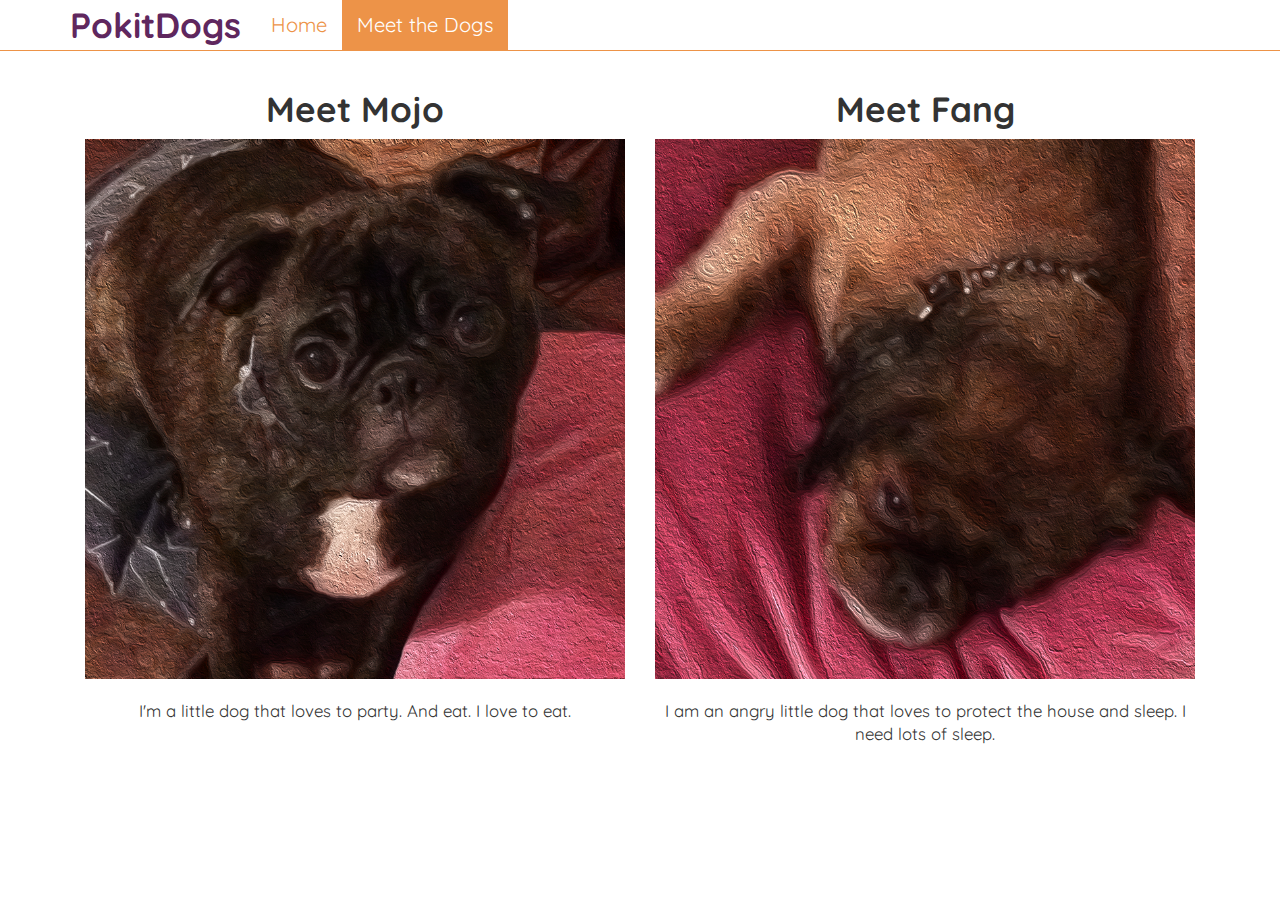
==== converted-html/dogs.html @ f2f4c351 "converted to static html" ====
﻿<!doctype html>
<html lang="en">
    <head>
        <title>Meet the Dogs</title>
        <meta name="viewport" content="width=device-width, initial-scale=1.0">
        <link rel="shortcut icon" type="image/ico" href="/favicon.ico" />
        <link href="/app/css/style.css" rel="stylesheet" type="text/css" media="all" />
        
        
    </head>
    <body>
        <div class="navbar navbar-default navbar-fixed-top">
      <div class="container">
        <div class="navbar-header">
          <button type="button" class="navbar-toggle" data-toggle="collapse" data-target=".navbar-collapse">
            <span class="icon-bar"></span>
            <span class="icon-bar"></span>
            <span class="icon-bar"></span>
          </button>
          <a class="navbar-brand" href="/index">PokitDogs</a>
        </div>
        <div class="navbar-collapse collapse">
          <ul class="nav navbar-nav">
            <li ><a href="/index">Home</a></li>
            <li class="active"><a href="/dogs">Meet the Dogs</a></li>
          </ul>
        </div><!--/.nav-collapse -->

      </div>
    </div>
        <div id="wrapper" class="container">
            
<div class="dogs">
<div class="col-md-6 text-center">
<h1>Meet Mojo</h1>    
   <img src="/assets/img/mojo-jojo.jpg" class="full-width margin-bottom-20" />
    <p>I'm a little dog that loves to party.  And eat.  I love to eat.</p>
</div>
<div class="col-md-6 text-center">
<h1>Meet Fang</h1>    
   <img src="/assets/img/fang.jpg" class="full-width margin-bottom-20" />
   <p>I am an angry little dog that loves to protect the house and sleep.  I need lots of sleep.</p>
</div>
</div>
<div class="col-md-12 padding-bottom-100">&nbsp;</div>

        </div>
        <script src="//ajax.googleapis.com/ajax/libs/jquery/1.10.2/jquery.min.js"></script>
        <script src="/app/js/scripts.js"></script>
        
        


        
    </body>
</html>
---- app/css/style.css ----
@charset "UTF-8";
/**************************************/
/* BTS IMPORT */
/*! normalize.css v3.0.1 | MIT License | git.io/normalize */
@import url(http://fonts.googleapis.com/css?family=Quicksand:300,400,700);
html {
  font-family: sans-serif;
  -ms-text-size-adjust: 100%;
  -webkit-text-size-adjust: 100%; }

body {
  margin: 0; }

article,
aside,
details,
figcaption,
figure,
footer,
header,
hgroup,
main,
nav,
section,
summary {
  display: block; }

audio,
canvas,
progress,
video {
  display: inline-block;
  vertical-align: baseline; }

audio:not([controls]) {
  display: none;
  height: 0; }

[hidden],
template {
  display: none; }

a {
  background: transparent; }

a:active,
a:hover {
  outline: 0; }

abbr[title] {
  border-bottom: 1px dotted; }

b,
strong {
  font-weight: bold; }

dfn {
  font-style: italic; }

h1 {
  font-size: 2em;
  margin: 0.67em 0; }

mark {
  background: #ff0;
  color: #000; }

small {
  font-size: 80%; }

sub,
sup {
  font-size: 75%;
  line-height: 0;
  position: relative;
  vertical-align: baseline; }

sup {
  top: -0.5em; }

sub {
  bottom: -0.25em; }

img {
  border: 0; }

svg:not(:root) {
  overflow: hidden; }

figure {
  margin: 1em 40px; }

hr {
  -moz-box-sizing: content-box;
  box-sizing: content-box;
  height: 0; }

pre {
  overflow: auto; }

code,
kbd,
pre,
samp {
  font-family: monospace, monospace;
  font-size: 1em; }

button,
input,
optgroup,
select,
textarea {
  color: inherit;
  font: inherit;
  margin: 0; }

button {
  overflow: visible; }

button,
select {
  text-transform: none; }

button,
html input[type="button"],
input[type="reset"],
input[type="submit"] {
  -webkit-appearance: button;
  cursor: pointer; }

button[disabled],
html input[disabled] {
  cursor: default; }

button::-moz-focus-inner,
input::-moz-focus-inner {
  border: 0;
  padding: 0; }

input {
  line-height: normal; }

input[type="checkbox"],
input[type="radio"] {
  box-sizing: border-box;
  padding: 0; }

input[type="number"]::-webkit-inner-spin-button,
input[type="number"]::-webkit-outer-spin-button {
  height: auto; }

input[type="search"] {
  -webkit-appearance: textfield;
  -moz-box-sizing: content-box;
  -webkit-box-sizing: content-box;
  box-sizing: content-box; }

input[type="search"]::-webkit-search-cancel-button,
input[type="search"]::-webkit-search-decoration {
  -webkit-appearance: none; }

fieldset {
  border: 1px solid #c0c0c0;
  margin: 0 2px;
  padding: 0.35em 0.625em 0.75em; }

legend {
  border: 0;
  padding: 0; }

textarea {
  overflow: auto; }

optgroup {
  font-weight: bold; }

table {
  border-collapse: collapse;
  border-spacing: 0; }

td,
th {
  padding: 0; }

@media print {
  * {
    text-shadow: none !important;
    color: #000 !important;
    background: transparent !important;
    box-shadow: none !important; }

  a,
  a:visited {
    text-decoration: underline; }

  a[href]:after {
    content: " (" attr(href) ")"; }

  abbr[title]:after {
    content: " (" attr(title) ")"; }

  a[href^="javascript:"]:after,
  a[href^="#"]:after {
    content: ""; }

  pre,
  blockquote {
    border: 1px solid #999;
    page-break-inside: avoid; }

  thead {
    display: table-header-group; }

  tr,
  img {
    page-break-inside: avoid; }

  img {
    max-width: 100% !important; }

  p,
  h2,
  h3 {
    orphans: 3;
    widows: 3; }

  h2,
  h3 {
    page-break-after: avoid; }

  select {
    background: #fff !important; }

  .navbar {
    display: none; }

  .table td,
  .table th {
    background-color: #fff !important; }

  .btn > .caret,
  .dropup > .btn > .caret {
    border-top-color: #000 !important; }

  .label {
    border: 1px solid #000; }

  .table {
    border-collapse: collapse !important; }

  .table-bordered th,
  .table-bordered td {
    border: 1px solid #ddd !important; } }
@font-face {
  font-family: 'Glyphicons Halflings';
  src: url("bootstrap/glyphicons-halflings-regular.eot");
  src: url("bootstrap/glyphicons-halflings-regular.eot?#iefix") format("embedded-opentype"), url("bootstrap/glyphicons-halflings-regular.woff") format("woff"), url("bootstrap/glyphicons-halflings-regular.ttf") format("truetype"), url("bootstrap/glyphicons-halflings-regular.svg#glyphicons_halflingsregular") format("svg"); }
.glyphicon {
  position: relative;
  top: 1px;
  display: inline-block;
  font-family: 'Glyphicons Halflings';
  font-style: normal;
  font-weight: normal;
  line-height: 1;
  -webkit-font-smoothing: antialiased;
  -moz-osx-font-smoothing: grayscale; }

.glyphicon-asterisk:before {
  content: "\2a"; }

.glyphicon-plus:before {
  content: "\2b"; }

.glyphicon-euro:before {
  content: "\20ac"; }

.glyphicon-minus:before {
  content: "\2212"; }

.glyphicon-cloud:before {
  content: "\2601"; }

.glyphicon-envelope:before {
  content: "\2709"; }

.glyphicon-pencil:before {
  content: "\270f"; }

.glyphicon-glass:before {
  content: "\e001"; }

.glyphicon-music:before {
  content: "\e002"; }

.glyphicon-search:before {
  content: "\e003"; }

.glyphicon-heart:before {
  content: "\e005"; }

.glyphicon-star:before {
  content: "\e006"; }

.glyphicon-star-empty:before {
  content: "\e007"; }

.glyphicon-user:before {
  content: "\e008"; }

.glyphicon-film:before {
  content: "\e009"; }

.glyphicon-th-large:before {
  content: "\e010"; }

.glyphicon-th:before {
  content: "\e011"; }

.glyphicon-th-list:before {
  content: "\e012"; }

.glyphicon-ok:before {
  content: "\e013"; }

.glyphicon-remove:before {
  content: "\e014"; }

.glyphicon-zoom-in:before {
  content: "\e015"; }

.glyphicon-zoom-out:before {
  content: "\e016"; }

.glyphicon-off:before {
  content: "\e017"; }

.glyphicon-signal:before {
  content: "\e018"; }

.glyphicon-cog:before {
  content: "\e019"; }

.glyphicon-trash:before {
  content: "\e020"; }

.glyphicon-home:before {
  content: "\e021"; }

.glyphicon-file:before {
  content: "\e022"; }

.glyphicon-time:before {
  content: "\e023"; }

.glyphicon-road:before {
  content: "\e024"; }

.glyphicon-download-alt:before {
  content: "\e025"; }

.glyphicon-download:before {
  content: "\e026"; }

.glyphicon-upload:before {
  content: "\e027"; }

.glyphicon-inbox:before {
  content: "\e028"; }

.glyphicon-play-circle:before {
  content: "\e029"; }

.glyphicon-repeat:before {
  content: "\e030"; }

.glyphicon-refresh:before {
  content: "\e031"; }

.glyphicon-list-alt:before {
  content: "\e032"; }

.glyphicon-lock:before {
  content: "\e033"; }

.glyphicon-flag:before {
  content: "\e034"; }

.glyphicon-headphones:before {
  content: "\e035"; }

.glyphicon-volume-off:before {
  content: "\e036"; }

.glyphicon-volume-down:before {
  content: "\e037"; }

.glyphicon-volume-up:before {
  content: "\e038"; }

.glyphicon-qrcode:before {
  content: "\e039"; }

.glyphicon-barcode:before {
  content: "\e040"; }

.glyphicon-tag:before {
  content: "\e041"; }

.glyphicon-tags:before {
  content: "\e042"; }

.glyphicon-book:before {
  content: "\e043"; }

.glyphicon-bookmark:before {
  content: "\e044"; }

.glyphicon-print:before {
  content: "\e045"; }

.glyphicon-camera:before {
  content: "\e046"; }

.glyphicon-font:before {
  content: "\e047"; }

.glyphicon-bold:before {
  content: "\e048"; }

.glyphicon-italic:before {
  content: "\e049"; }

.glyphicon-text-height:before {
  content: "\e050"; }

.glyphicon-text-width:before {
  content: "\e051"; }

.glyphicon-align-left:before {
  content: "\e052"; }

.glyphicon-align-center:before {
  content: "\e053"; }

.glyphicon-align-right:before {
  content: "\e054"; }

.glyphicon-align-justify:before {
  content: "\e055"; }

.glyphicon-list:before {
  content: "\e056"; }

.glyphicon-indent-left:before {
  content: "\e057"; }

.glyphicon-indent-right:before {
  content: "\e058"; }

.glyphicon-facetime-video:before {
  content: "\e059"; }

.glyphicon-picture:before {
  content: "\e060"; }

.glyphicon-map-marker:before {
  content: "\e062"; }

.glyphicon-adjust:before {
  content: "\e063"; }

.glyphicon-tint:before {
  content: "\e064"; }

.glyphicon-edit:before {
  content: "\e065"; }

.glyphicon-share:before {
  content: "\e066"; }

.glyphicon-check:before {
  content: "\e067"; }

.glyphicon-move:before {
  content: "\e068"; }

.glyphicon-step-backward:before {
  content: "\e069"; }

.glyphicon-fast-backward:before {
  content: "\e070"; }

.glyphicon-backward:before {
  content: "\e071"; }

.glyphicon-play:before {
  content: "\e072"; }

.glyphicon-pause:before {
  content: "\e073"; }

.glyphicon-stop:before {
  content: "\e074"; }

.glyphicon-forward:before {
  content: "\e075"; }

.glyphicon-fast-forward:before {
  content: "\e076"; }

.glyphicon-step-forward:before {
  content: "\e077"; }

.glyphicon-eject:before {
  content: "\e078"; }

.glyphicon-chevron-left:before {
  content: "\e079"; }

.glyphicon-chevron-right:before {
  content: "\e080"; }

.glyphicon-plus-sign:before {
  content: "\e081"; }

.glyphicon-minus-sign:before {
  content: "\e082"; }

.glyphicon-remove-sign:before {
  content: "\e083"; }

.glyphicon-ok-sign:before {
  content: "\e084"; }

.glyphicon-question-sign:before {
  content: "\e085"; }

.glyphicon-info-sign:before {
  content: "\e086"; }

.glyphicon-screenshot:before {
  content: "\e087"; }

.glyphicon-remove-circle:before {
  content: "\e088"; }

.glyphicon-ok-circle:before {
  content: "\e089"; }

.glyphicon-ban-circle:before {
  content: "\e090"; }

.glyphicon-arrow-left:before {
  content: "\e091"; }

.glyphicon-arrow-right:before {
  content: "\e092"; }

.glyphicon-arrow-up:before {
  content: "\e093"; }

.glyphicon-arrow-down:before {
  content: "\e094"; }

.glyphicon-share-alt:before {
  content: "\e095"; }

.glyphicon-resize-full:before {
  content: "\e096"; }

.glyphicon-resize-small:before {
  content: "\e097"; }

.glyphicon-exclamation-sign:before {
  content: "\e101"; }

.glyphicon-gift:before {
  content: "\e102"; }

.glyphicon-leaf:before {
  content: "\e103"; }

.glyphicon-fire:before {
  content: "\e104"; }

.glyphicon-eye-open:before {
  content: "\e105"; }

.glyphicon-eye-close:before {
  content: "\e106"; }

.glyphicon-warning-sign:before {
  content: "\e107"; }

.glyphicon-plane:before {
  content: "\e108"; }

.glyphicon-calendar:before {
  content: "\e109"; }

.glyphicon-random:before {
  content: "\e110"; }

.glyphicon-comment:before {
  content: "\e111"; }

.glyphicon-magnet:before {
  content: "\e112"; }

.glyphicon-chevron-up:before {
  content: "\e113"; }

.glyphicon-chevron-down:before {
  content: "\e114"; }

.glyphicon-retweet:before {
  content: "\e115"; }

.glyphicon-shopping-cart:before {
  content: "\e116"; }

.glyphicon-folder-close:before {
  content: "\e117"; }

.glyphicon-folder-open:before {
  content: "\e118"; }

.glyphicon-resize-vertical:before {
  content: "\e119"; }

.glyphicon-resize-horizontal:before {
  content: "\e120"; }

.glyphicon-hdd:before {
  content: "\e121"; }

.glyphicon-bullhorn:before {
  content: "\e122"; }

.glyphicon-bell:before {
  content: "\e123"; }

.glyphicon-certificate:before {
  content: "\e124"; }

.glyphicon-thumbs-up:before {
  content: "\e125"; }

.glyphicon-thumbs-down:before {
  content: "\e126"; }

.glyphicon-hand-right:before {
  content: "\e127"; }

.glyphicon-hand-left:before {
  content: "\e128"; }

.glyphicon-hand-up:before {
  content: "\e129"; }

.glyphicon-hand-down:before {
  content: "\e130"; }

.glyphicon-circle-arrow-right:before {
  content: "\e131"; }

.glyphicon-circle-arrow-left:before {
  content: "\e132"; }

.glyphicon-circle-arrow-up:before {
  content: "\e133"; }

.glyphicon-circle-arrow-down:before {
  content: "\e134"; }

.glyphicon-globe:before {
  content: "\e135"; }

.glyphicon-wrench:before {
  content: "\e136"; }

.glyphicon-tasks:before {
  content: "\e137"; }

.glyphicon-filter:before {
  content: "\e138"; }

.glyphicon-briefcase:before {
  content: "\e139"; }

.glyphicon-fullscreen:before {
  content: "\e140"; }

.glyphicon-dashboard:before {
  content: "\e141"; }

.glyphicon-paperclip:before {
  content: "\e142"; }

.glyphicon-heart-empty:before {
  content: "\e143"; }

.glyphicon-link:before {
  content: "\e144"; }

.glyphicon-phone:before {
  content: "\e145"; }

.glyphicon-pushpin:before {
  content: "\e146"; }

.glyphicon-usd:before {
  content: "\e148"; }

.glyphicon-gbp:before {
  content: "\e149"; }

.glyphicon-sort:before {
  content: "\e150"; }

.glyphicon-sort-by-alphabet:before {
  content: "\e151"; }

.glyphicon-sort-by-alphabet-alt:before {
  content: "\e152"; }

.glyphicon-sort-by-order:before {
  content: "\e153"; }

.glyphicon-sort-by-order-alt:before {
  content: "\e154"; }

.glyphicon-sort-by-attributes:before {
  content: "\e155"; }

.glyphicon-sort-by-attributes-alt:before {
  content: "\e156"; }

.glyphicon-unchecked:before {
  content: "\e157"; }

.glyphicon-expand:before {
  content: "\e158"; }

.glyphicon-collapse-down:before {
  content: "\e159"; }

.glyphicon-collapse-up:before {
  content: "\e160"; }

.glyphicon-log-in:before {
  content: "\e161"; }

.glyphicon-flash:before {
  content: "\e162"; }

.glyphicon-log-out:before {
  content: "\e163"; }

.glyphicon-new-window:before {
  content: "\e164"; }

.glyphicon-record:before {
  content: "\e165"; }

.glyphicon-save:before {
  content: "\e166"; }

.glyphicon-open:before {
  content: "\e167"; }

.glyphicon-saved:before {
  content: "\e168"; }

.glyphicon-import:before {
  content: "\e169"; }

.glyphicon-export:before {
  content: "\e170"; }

.glyphicon-send:before {
  content: "\e171"; }

.glyphicon-floppy-disk:before {
  content: "\e172"; }

.glyphicon-floppy-saved:before {
  content: "\e173"; }

.glyphicon-floppy-remove:before {
  content: "\e174"; }

.glyphicon-floppy-save:before {
  content: "\e175"; }

.glyphicon-floppy-open:before {
  content: "\e176"; }

.glyphicon-credit-card:before {
  content: "\e177"; }

.glyphicon-transfer:before {
  content: "\e178"; }

.glyphicon-cutlery:before {
  content: "\e179"; }

.glyphicon-header:before {
  content: "\e180"; }

.glyphicon-compressed:before {
  content: "\e181"; }

.glyphicon-earphone:before {
  content: "\e182"; }

.glyphicon-phone-alt:before {
  content: "\e183"; }

.glyphicon-tower:before {
  content: "\e184"; }

.glyphicon-stats:before {
  content: "\e185"; }

.glyphicon-sd-video:before {
  content: "\e186"; }

.glyphicon-hd-video:before {
  content: "\e187"; }

.glyphicon-subtitles:before {
  content: "\e188"; }

.glyphicon-sound-stereo:before {
  content: "\e189"; }

.glyphicon-sound-dolby:before {
  content: "\e190"; }

.glyphicon-sound-5-1:before {
  content: "\e191"; }

.glyphicon-sound-6-1:before {
  content: "\e192"; }

.glyphicon-sound-7-1:before {
  content: "\e193"; }

.glyphicon-copyright-mark:before {
  content: "\e194"; }

.glyphicon-registration-mark:before {
  content: "\e195"; }

.glyphicon-cloud-download:before {
  content: "\e197"; }

.glyphicon-cloud-upload:before {
  content: "\e198"; }

.glyphicon-tree-conifer:before {
  content: "\e199"; }

.glyphicon-tree-deciduous:before {
  content: "\e200"; }

* {
  -webkit-box-sizing: border-box;
  -moz-box-sizing: border-box;
  box-sizing: border-box; }

*:before,
*:after {
  -webkit-box-sizing: border-box;
  -moz-box-sizing: border-box;
  box-sizing: border-box; }

html {
  font-size: 10px;
  -webkit-tap-highlight-color: transparent; }

body {
  font-family: "Helvetica Neue", Helvetica, Arial, sans-serif;
  font-size: 14px;
  line-height: 1.42857;
  color: #333333;
  background-color: #fff; }

input,
button,
select,
textarea {
  font-family: inherit;
  font-size: inherit;
  line-height: inherit; }

a {
  color: #428bca;
  text-decoration: none; }
  a:hover, a:focus {
    color: #2a6496;
    text-decoration: underline; }
  a:focus {
    outline: thin dotted;
    outline: 5px auto -webkit-focus-ring-color;
    outline-offset: -2px; }

figure {
  margin: 0; }

img {
  vertical-align: middle; }

.img-responsive {
  display: block;
  width: 100% \9;
  max-width: 100%;
  height: auto; }

.img-rounded {
  border-radius: 6px; }

.img-thumbnail {
  padding: 4px;
  line-height: 1.42857;
  background-color: #fff;
  border: 1px solid #ddd;
  border-radius: 4px;
  -webkit-transition: all 0.2s ease-in-out;
  -o-transition: all 0.2s ease-in-out;
  transition: all 0.2s ease-in-out;
  display: inline-block;
  width: 100% \9;
  max-width: 100%;
  height: auto; }

.img-circle {
  border-radius: 50%; }

hr {
  margin-top: 20px;
  margin-bottom: 20px;
  border: 0;
  border-top: 1px solid #eeeeee; }

.sr-only {
  position: absolute;
  width: 1px;
  height: 1px;
  margin: -1px;
  padding: 0;
  overflow: hidden;
  clip: rect(0, 0, 0, 0);
  border: 0; }

.sr-only-focusable:active, .sr-only-focusable:focus {
  position: static;
  width: auto;
  height: auto;
  margin: 0;
  overflow: visible;
  clip: auto; }

h1, h2, h3, h4, h5, h6,
.h1, .h2, .h3, .h4, .h5, .h6 {
  font-family: inherit;
  font-weight: 500;
  line-height: 1.1;
  color: inherit; }
  h1 small,
  h1 .small, h2 small,
  h2 .small, h3 small,
  h3 .small, h4 small,
  h4 .small, h5 small,
  h5 .small, h6 small,
  h6 .small,
  .h1 small,
  .h1 .small, .h2 small,
  .h2 .small, .h3 small,
  .h3 .small, .h4 small,
  .h4 .small, .h5 small,
  .h5 .small, .h6 small,
  .h6 .small {
    font-weight: normal;
    line-height: 1;
    color: #777777; }

h1, .h1,
h2, .h2,
h3, .h3 {
  margin-top: 20px;
  margin-bottom: 10px; }
  h1 small,
  h1 .small, .h1 small,
  .h1 .small,
  h2 small,
  h2 .small, .h2 small,
  .h2 .small,
  h3 small,
  h3 .small, .h3 small,
  .h3 .small {
    font-size: 65%; }

h4, .h4,
h5, .h5,
h6, .h6 {
  margin-top: 10px;
  margin-bottom: 10px; }
  h4 small,
  h4 .small, .h4 small,
  .h4 .small,
  h5 small,
  h5 .small, .h5 small,
  .h5 .small,
  h6 small,
  h6 .small, .h6 small,
  .h6 .small {
    font-size: 75%; }

h1, .h1 {
  font-size: 36px; }

h2, .h2 {
  font-size: 30px; }

h3, .h3 {
  font-size: 24px; }

h4, .h4 {
  font-size: 18px; }

h5, .h5 {
  font-size: 14px; }

h6, .h6 {
  font-size: 12px; }

p {
  margin: 0 0 10px; }

.lead {
  margin-bottom: 20px;
  font-size: 16px;
  font-weight: 300;
  line-height: 1.4; }
  @media (min-width: 768px) {
    .lead {
      font-size: 21px; } }

small,
.small {
  font-size: 85%; }

cite {
  font-style: normal; }

mark,
.mark {
  background-color: #fcf8e3;
  padding: .2em; }

.text-left {
  text-align: left; }

.text-right {
  text-align: right; }

.text-center {
  text-align: center; }

.text-justify {
  text-align: justify; }

.text-nowrap {
  white-space: nowrap; }

.text-lowercase {
  text-transform: lowercase; }

.text-uppercase {
  text-transform: uppercase; }

.text-capitalize {
  text-transform: capitalize; }

.text-muted {
  color: #777777; }

.text-primary {
  color: #428bca; }

a.text-primary:hover {
  color: #3071a9; }

.text-success {
  color: #3c763d; }

a.text-success:hover {
  color: #2b542c; }

.text-info {
  color: #31708f; }

a.text-info:hover {
  color: #245269; }

.text-warning {
  color: #8a6d3b; }

a.text-warning:hover {
  color: #66512c; }

.text-danger {
  color: #a94442; }

a.text-danger:hover {
  color: #843534; }

.bg-primary {
  color: #fff; }

.bg-primary {
  background-color: #428bca; }

a.bg-primary:hover {
  background-color: #3071a9; }

.bg-success {
  background-color: #dff0d8; }

a.bg-success:hover {
  background-color: #c1e2b3; }

.bg-info {
  background-color: #d9edf7; }

a.bg-info:hover {
  background-color: #afd9ee; }

.bg-warning {
  background-color: #fcf8e3; }

a.bg-warning:hover {
  background-color: #f7ecb5; }

.bg-danger {
  background-color: #f2dede; }

a.bg-danger:hover {
  background-color: #e4b9b9; }

.page-header {
  padding-bottom: 9px;
  margin: 40px 0 20px;
  border-bottom: 1px solid #eeeeee; }

ul,
ol {
  margin-top: 0;
  margin-bottom: 10px; }
  ul ul,
  ul ol,
  ol ul,
  ol ol {
    margin-bottom: 0; }

.list-unstyled, .list-inline {
  padding-left: 0;
  list-style: none; }

.list-inline {
  margin-left: -5px; }
  .list-inline > li {
    display: inline-block;
    padding-left: 5px;
    padding-right: 5px; }

dl {
  margin-top: 0;
  margin-bottom: 20px; }

dt,
dd {
  line-height: 1.42857; }

dt {
  font-weight: bold; }

dd {
  margin-left: 0; }

.dl-horizontal dd:before, .dl-horizontal dd:after {
  content: " ";
  display: table; }
.dl-horizontal dd:after {
  clear: both; }
@media (min-width: 768px) {
  .dl-horizontal dt {
    float: left;
    width: 160px;
    clear: left;
    text-align: right;
    overflow: hidden;
    text-overflow: ellipsis;
    white-space: nowrap; }
  .dl-horizontal dd {
    margin-left: 180px; } }

abbr[title],
abbr[data-original-title] {
  cursor: help;
  border-bottom: 1px dotted #777777; }

.initialism {
  font-size: 90%;
  text-transform: uppercase; }

blockquote {
  padding: 10px 20px;
  margin: 0 0 20px;
  font-size: 17.5px;
  border-left: 5px solid #eeeeee; }
  blockquote p:last-child,
  blockquote ul:last-child,
  blockquote ol:last-child {
    margin-bottom: 0; }
  blockquote footer,
  blockquote small,
  blockquote .small {
    display: block;
    font-size: 80%;
    line-height: 1.42857;
    color: #777777; }
    blockquote footer:before,
    blockquote small:before,
    blockquote .small:before {
      content: '\2014 \00A0'; }

.blockquote-reverse,
blockquote.pull-right {
  padding-right: 15px;
  padding-left: 0;
  border-right: 5px solid #eeeeee;
  border-left: 0;
  text-align: right; }
  .blockquote-reverse footer:before,
  .blockquote-reverse small:before,
  .blockquote-reverse .small:before,
  blockquote.pull-right footer:before,
  blockquote.pull-right small:before,
  blockquote.pull-right .small:before {
    content: ''; }
  .blockquote-reverse footer:after,
  .blockquote-reverse small:after,
  .blockquote-reverse .small:after,
  blockquote.pull-right footer:after,
  blockquote.pull-right small:after,
  blockquote.pull-right .small:after {
    content: '\00A0 \2014'; }

blockquote:before,
blockquote:after {
  content: ""; }

address {
  margin-bottom: 20px;
  font-style: normal;
  line-height: 1.42857; }

code,
kbd,
pre,
samp {
  font-family: Menlo, Monaco, Consolas, "Courier New", monospace; }

code {
  padding: 2px 4px;
  font-size: 90%;
  color: #c7254e;
  background-color: #f9f2f4;
  border-radius: 4px; }

kbd {
  padding: 2px 4px;
  font-size: 90%;
  color: #fff;
  background-color: #333;
  border-radius: 3px;
  box-shadow: inset 0 -1px 0 rgba(0, 0, 0, 0.25); }
  kbd kbd {
    padding: 0;
    font-size: 100%;
    box-shadow: none; }

pre {
  display: block;
  padding: 9.5px;
  margin: 0 0 10px;
  font-size: 13px;
  line-height: 1.42857;
  word-break: break-all;
  word-wrap: break-word;
  color: #333333;
  background-color: #f5f5f5;
  border: 1px solid #ccc;
  border-radius: 4px; }
  pre code {
    padding: 0;
    font-size: inherit;
    color: inherit;
    white-space: pre-wrap;
    background-color: transparent;
    border-radius: 0; }

.pre-scrollable {
  max-height: 340px;
  overflow-y: scroll; }

.container {
  margin-right: auto;
  margin-left: auto;
  padding-left: 15px;
  padding-right: 15px; }
  .container:before, .container:after {
    content: " ";
    display: table; }
  .container:after {
    clear: both; }
  @media (min-width: 768px) {
    .container {
      width: 750px; } }
  @media (min-width: 992px) {
    .container {
      width: 970px; } }
  @media (min-width: 1200px) {
    .container {
      width: 1170px; } }

.container-fluid {
  margin-right: auto;
  margin-left: auto;
  padding-left: 15px;
  padding-right: 15px; }
  .container-fluid:before, .container-fluid:after {
    content: " ";
    display: table; }
  .container-fluid:after {
    clear: both; }

.row {
  margin-left: -15px;
  margin-right: -15px; }
  .row:before, .row:after {
    content: " ";
    display: table; }
  .row:after {
    clear: both; }

.col-xs-1, .col-sm-1, .col-md-1, .col-lg-1, .col-xs-2, .col-sm-2, .col-md-2, .col-lg-2, .col-xs-3, .col-sm-3, .col-md-3, .col-lg-3, .col-xs-4, .col-sm-4, .col-md-4, .col-lg-4, .col-xs-5, .col-sm-5, .col-md-5, .col-lg-5, .col-xs-6, .col-sm-6, .col-md-6, .col-lg-6, .col-xs-7, .col-sm-7, .col-md-7, .col-lg-7, .col-xs-8, .col-sm-8, .col-md-8, .col-lg-8, .col-xs-9, .col-sm-9, .col-md-9, .col-lg-9, .col-xs-10, .col-sm-10, .col-md-10, .col-lg-10, .col-xs-11, .col-sm-11, .col-md-11, .col-lg-11, .col-xs-12, .col-sm-12, .col-md-12, .col-lg-12 {
  position: relative;
  min-height: 1px;
  padding-left: 15px;
  padding-right: 15px; }

.col-xs-1, .col-xs-2, .col-xs-3, .col-xs-4, .col-xs-5, .col-xs-6, .col-xs-7, .col-xs-8, .col-xs-9, .col-xs-10, .col-xs-11, .col-xs-12 {
  float: left; }

.col-xs-1 {
  width: 8.33333%; }

.col-xs-2 {
  width: 16.66667%; }

.col-xs-3 {
  width: 25%; }

.col-xs-4 {
  width: 33.33333%; }

.col-xs-5 {
  width: 41.66667%; }

.col-xs-6 {
  width: 50%; }

.col-xs-7 {
  width: 58.33333%; }

.col-xs-8 {
  width: 66.66667%; }

.col-xs-9 {
  width: 75%; }

.col-xs-10 {
  width: 83.33333%; }

.col-xs-11 {
  width: 91.66667%; }

.col-xs-12 {
  width: 100%; }

.col-xs-pull-0 {
  right: auto; }

.col-xs-pull-1 {
  right: 8.33333%; }

.col-xs-pull-2 {
  right: 16.66667%; }

.col-xs-pull-3 {
  right: 25%; }

.col-xs-pull-4 {
  right: 33.33333%; }

.col-xs-pull-5 {
  right: 41.66667%; }

.col-xs-pull-6 {
  right: 50%; }

.col-xs-pull-7 {
  right: 58.33333%; }

.col-xs-pull-8 {
  right: 66.66667%; }

.col-xs-pull-9 {
  right: 75%; }

.col-xs-pull-10 {
  right: 83.33333%; }

.col-xs-pull-11 {
  right: 91.66667%; }

.col-xs-pull-12 {
  right: 100%; }

.col-xs-push-0 {
  left: auto; }

.col-xs-push-1 {
  left: 8.33333%; }

.col-xs-push-2 {
  left: 16.66667%; }

.col-xs-push-3 {
  left: 25%; }

.col-xs-push-4 {
  left: 33.33333%; }

.col-xs-push-5 {
  left: 41.66667%; }

.col-xs-push-6 {
  left: 50%; }

.col-xs-push-7 {
  left: 58.33333%; }

.col-xs-push-8 {
  left: 66.66667%; }

.col-xs-push-9 {
  left: 75%; }

.col-xs-push-10 {
  left: 83.33333%; }

.col-xs-push-11 {
  left: 91.66667%; }

.col-xs-push-12 {
  left: 100%; }

.col-xs-offset-0 {
  margin-left: 0%; }

.col-xs-offset-1 {
  margin-left: 8.33333%; }

.col-xs-offset-2 {
  margin-left: 16.66667%; }

.col-xs-offset-3 {
  margin-left: 25%; }

.col-xs-offset-4 {
  margin-left: 33.33333%; }

.col-xs-offset-5 {
  margin-left: 41.66667%; }

.col-xs-offset-6 {
  margin-left: 50%; }

.col-xs-offset-7 {
  margin-left: 58.33333%; }

.col-xs-offset-8 {
  margin-left: 66.66667%; }

.col-xs-offset-9 {
  margin-left: 75%; }

.col-xs-offset-10 {
  margin-left: 83.33333%; }

.col-xs-offset-11 {
  margin-left: 91.66667%; }

.col-xs-offset-12 {
  margin-left: 100%; }

@media (min-width: 768px) {
  .col-sm-1, .col-sm-2, .col-sm-3, .col-sm-4, .col-sm-5, .col-sm-6, .col-sm-7, .col-sm-8, .col-sm-9, .col-sm-10, .col-sm-11, .col-sm-12 {
    float: left; }

  .col-sm-1 {
    width: 8.33333%; }

  .col-sm-2 {
    width: 16.66667%; }

  .col-sm-3 {
    width: 25%; }

  .col-sm-4 {
    width: 33.33333%; }

  .col-sm-5 {
    width: 41.66667%; }

  .col-sm-6 {
    width: 50%; }

  .col-sm-7 {
    width: 58.33333%; }

  .col-sm-8 {
    width: 66.66667%; }

  .col-sm-9 {
    width: 75%; }

  .col-sm-10 {
    width: 83.33333%; }

  .col-sm-11 {
    width: 91.66667%; }

  .col-sm-12 {
    width: 100%; }

  .col-sm-pull-0 {
    right: auto; }

  .col-sm-pull-1 {
    right: 8.33333%; }

  .col-sm-pull-2 {
    right: 16.66667%; }

  .col-sm-pull-3 {
    right: 25%; }

  .col-sm-pull-4 {
    right: 33.33333%; }

  .col-sm-pull-5 {
    right: 41.66667%; }

  .col-sm-pull-6 {
    right: 50%; }

  .col-sm-pull-7 {
    right: 58.33333%; }

  .col-sm-pull-8 {
    right: 66.66667%; }

  .col-sm-pull-9 {
    right: 75%; }

  .col-sm-pull-10 {
    right: 83.33333%; }

  .col-sm-pull-11 {
    right: 91.66667%; }

  .col-sm-pull-12 {
    right: 100%; }

  .col-sm-push-0 {
    left: auto; }

  .col-sm-push-1 {
    left: 8.33333%; }

  .col-sm-push-2 {
    left: 16.66667%; }

  .col-sm-push-3 {
    left: 25%; }

  .col-sm-push-4 {
    left: 33.33333%; }

  .col-sm-push-5 {
    left: 41.66667%; }

  .col-sm-push-6 {
    left: 50%; }

  .col-sm-push-7 {
    left: 58.33333%; }

  .col-sm-push-8 {
    left: 66.66667%; }

  .col-sm-push-9 {
    left: 75%; }

  .col-sm-push-10 {
    left: 83.33333%; }

  .col-sm-push-11 {
    left: 91.66667%; }

  .col-sm-push-12 {
    left: 100%; }

  .col-sm-offset-0 {
    margin-left: 0%; }

  .col-sm-offset-1 {
    margin-left: 8.33333%; }

  .col-sm-offset-2 {
    margin-left: 16.66667%; }

  .col-sm-offset-3 {
    margin-left: 25%; }

  .col-sm-offset-4 {
    margin-left: 33.33333%; }

  .col-sm-offset-5 {
    margin-left: 41.66667%; }

  .col-sm-offset-6 {
    margin-left: 50%; }

  .col-sm-offset-7 {
    margin-left: 58.33333%; }

  .col-sm-offset-8 {
    margin-left: 66.66667%; }

  .col-sm-offset-9 {
    margin-left: 75%; }

  .col-sm-offset-10 {
    margin-left: 83.33333%; }

  .col-sm-offset-11 {
    margin-left: 91.66667%; }

  .col-sm-offset-12 {
    margin-left: 100%; } }
@media (min-width: 992px) {
  .col-md-1, .col-md-2, .col-md-3, .col-md-4, .col-md-5, .col-md-6, .col-md-7, .col-md-8, .col-md-9, .col-md-10, .col-md-11, .col-md-12 {
    float: left; }

  .col-md-1 {
    width: 8.33333%; }

  .col-md-2 {
    width: 16.66667%; }

  .col-md-3 {
    width: 25%; }

  .col-md-4 {
    width: 33.33333%; }

  .col-md-5 {
    width: 41.66667%; }

  .col-md-6 {
    width: 50%; }

  .col-md-7 {
    width: 58.33333%; }

  .col-md-8 {
    width: 66.66667%; }

  .col-md-9 {
    width: 75%; }

  .col-md-10 {
    width: 83.33333%; }

  .col-md-11 {
    width: 91.66667%; }

  .col-md-12 {
    width: 100%; }

  .col-md-pull-0 {
    right: auto; }

  .col-md-pull-1 {
    right: 8.33333%; }

  .col-md-pull-2 {
    right: 16.66667%; }

  .col-md-pull-3 {
    right: 25%; }

  .col-md-pull-4 {
    right: 33.33333%; }

  .col-md-pull-5 {
    right: 41.66667%; }

  .col-md-pull-6 {
    right: 50%; }

  .col-md-pull-7 {
    right: 58.33333%; }

  .col-md-pull-8 {
    right: 66.66667%; }

  .col-md-pull-9 {
    right: 75%; }

  .col-md-pull-10 {
    right: 83.33333%; }

  .col-md-pull-11 {
    right: 91.66667%; }

  .col-md-pull-12 {
    right: 100%; }

  .col-md-push-0 {
    left: auto; }

  .col-md-push-1 {
    left: 8.33333%; }

  .col-md-push-2 {
    left: 16.66667%; }

  .col-md-push-3 {
    left: 25%; }

  .col-md-push-4 {
    left: 33.33333%; }

  .col-md-push-5 {
    left: 41.66667%; }

  .col-md-push-6 {
    left: 50%; }

  .col-md-push-7 {
    left: 58.33333%; }

  .col-md-push-8 {
    left: 66.66667%; }

  .col-md-push-9 {
    left: 75%; }

  .col-md-push-10 {
    left: 83.33333%; }

  .col-md-push-11 {
    left: 91.66667%; }

  .col-md-push-12 {
    left: 100%; }

  .col-md-offset-0 {
    margin-left: 0%; }

  .col-md-offset-1 {
    margin-left: 8.33333%; }

  .col-md-offset-2 {
    margin-left: 16.66667%; }

  .col-md-offset-3 {
    margin-left: 25%; }

  .col-md-offset-4 {
    margin-left: 33.33333%; }

  .col-md-offset-5 {
    margin-left: 41.66667%; }

  .col-md-offset-6 {
    margin-left: 50%; }

  .col-md-offset-7 {
    margin-left: 58.33333%; }

  .col-md-offset-8 {
    margin-left: 66.66667%; }

  .col-md-offset-9 {
    margin-left: 75%; }

  .col-md-offset-10 {
    margin-left: 83.33333%; }

  .col-md-offset-11 {
    margin-left: 91.66667%; }

  .col-md-offset-12 {
    margin-left: 100%; } }
@media (min-width: 1200px) {
  .col-lg-1, .col-lg-2, .col-lg-3, .col-lg-4, .col-lg-5, .col-lg-6, .col-lg-7, .col-lg-8, .col-lg-9, .col-lg-10, .col-lg-11, .col-lg-12 {
    float: left; }

  .col-lg-1 {
    width: 8.33333%; }

  .col-lg-2 {
    width: 16.66667%; }

  .col-lg-3 {
    width: 25%; }

  .col-lg-4 {
    width: 33.33333%; }

  .col-lg-5 {
    width: 41.66667%; }

  .col-lg-6 {
    width: 50%; }

  .col-lg-7 {
    width: 58.33333%; }

  .col-lg-8 {
    width: 66.66667%; }

  .col-lg-9 {
    width: 75%; }

  .col-lg-10 {
    width: 83.33333%; }

  .col-lg-11 {
    width: 91.66667%; }

  .col-lg-12 {
    width: 100%; }

  .col-lg-pull-0 {
    right: auto; }

  .col-lg-pull-1 {
    right: 8.33333%; }

  .col-lg-pull-2 {
    right: 16.66667%; }

  .col-lg-pull-3 {
    right: 25%; }

  .col-lg-pull-4 {
    right: 33.33333%; }

  .col-lg-pull-5 {
    right: 41.66667%; }

  .col-lg-pull-6 {
    right: 50%; }

  .col-lg-pull-7 {
    right: 58.33333%; }

  .col-lg-pull-8 {
    right: 66.66667%; }

  .col-lg-pull-9 {
    right: 75%; }

  .col-lg-pull-10 {
    right: 83.33333%; }

  .col-lg-pull-11 {
    right: 91.66667%; }

  .col-lg-pull-12 {
    right: 100%; }

  .col-lg-push-0 {
    left: auto; }

  .col-lg-push-1 {
    left: 8.33333%; }

  .col-lg-push-2 {
    left: 16.66667%; }

  .col-lg-push-3 {
    left: 25%; }

  .col-lg-push-4 {
    left: 33.33333%; }

  .col-lg-push-5 {
    left: 41.66667%; }

  .col-lg-push-6 {
    left: 50%; }

  .col-lg-push-7 {
    left: 58.33333%; }

  .col-lg-push-8 {
    left: 66.66667%; }

  .col-lg-push-9 {
    left: 75%; }

  .col-lg-push-10 {
    left: 83.33333%; }

  .col-lg-push-11 {
    left: 91.66667%; }

  .col-lg-push-12 {
    left: 100%; }

  .col-lg-offset-0 {
    margin-left: 0%; }

  .col-lg-offset-1 {
    margin-left: 8.33333%; }

  .col-lg-offset-2 {
    margin-left: 16.66667%; }

  .col-lg-offset-3 {
    margin-left: 25%; }

  .col-lg-offset-4 {
    margin-left: 33.33333%; }

  .col-lg-offset-5 {
    margin-left: 41.66667%; }

  .col-lg-offset-6 {
    margin-left: 50%; }

  .col-lg-offset-7 {
    margin-left: 58.33333%; }

  .col-lg-offset-8 {
    margin-left: 66.66667%; }

  .col-lg-offset-9 {
    margin-left: 75%; }

  .col-lg-offset-10 {
    margin-left: 83.33333%; }

  .col-lg-offset-11 {
    margin-left: 91.66667%; }

  .col-lg-offset-12 {
    margin-left: 100%; } }
table {
  background-color: transparent; }

th {
  text-align: left; }

.table {
  width: 100%;
  max-width: 100%;
  margin-bottom: 20px; }
  .table > thead > tr > th,
  .table > thead > tr > td,
  .table > tbody > tr > th,
  .table > tbody > tr > td,
  .table > tfoot > tr > th,
  .table > tfoot > tr > td {
    padding: 8px;
    line-height: 1.42857;
    vertical-align: top;
    border-top: 1px solid #ddd; }
  .table > thead > tr > th {
    vertical-align: bottom;
    border-bottom: 2px solid #ddd; }
  .table > caption + thead > tr:first-child > th,
  .table > caption + thead > tr:first-child > td,
  .table > colgroup + thead > tr:first-child > th,
  .table > colgroup + thead > tr:first-child > td,
  .table > thead:first-child > tr:first-child > th,
  .table > thead:first-child > tr:first-child > td {
    border-top: 0; }
  .table > tbody + tbody {
    border-top: 2px solid #ddd; }
  .table .table {
    background-color: #fff; }

.table-condensed > thead > tr > th,
.table-condensed > thead > tr > td,
.table-condensed > tbody > tr > th,
.table-condensed > tbody > tr > td,
.table-condensed > tfoot > tr > th,
.table-condensed > tfoot > tr > td {
  padding: 5px; }

.table-bordered {
  border: 1px solid #ddd; }
  .table-bordered > thead > tr > th,
  .table-bordered > thead > tr > td,
  .table-bordered > tbody > tr > th,
  .table-bordered > tbody > tr > td,
  .table-bordered > tfoot > tr > th,
  .table-bordered > tfoot > tr > td {
    border: 1px solid #ddd; }
  .table-bordered > thead > tr > th,
  .table-bordered > thead > tr > td {
    border-bottom-width: 2px; }

.table-striped > tbody > tr:nth-child(odd) > td,
.table-striped > tbody > tr:nth-child(odd) > th {
  background-color: #f9f9f9; }

.table-hover > tbody > tr:hover > td,
.table-hover > tbody > tr:hover > th {
  background-color: #f5f5f5; }

table col[class*="col-"] {
  position: static;
  float: none;
  display: table-column; }

table td[class*="col-"],
table th[class*="col-"] {
  position: static;
  float: none;
  display: table-cell; }

.table > thead > tr > td.active,
.table > thead > tr > th.active, .table > thead > tr.active > td, .table > thead > tr.active > th,
.table > tbody > tr > td.active,
.table > tbody > tr > th.active,
.table > tbody > tr.active > td,
.table > tbody > tr.active > th,
.table > tfoot > tr > td.active,
.table > tfoot > tr > th.active,
.table > tfoot > tr.active > td,
.table > tfoot > tr.active > th {
  background-color: #f5f5f5; }

.table-hover > tbody > tr > td.active:hover,
.table-hover > tbody > tr > th.active:hover, .table-hover > tbody > tr.active:hover > td, .table-hover > tbody > tr:hover > .active, .table-hover > tbody > tr.active:hover > th {
  background-color: #e8e8e8; }

.table > thead > tr > td.success,
.table > thead > tr > th.success, .table > thead > tr.success > td, .table > thead > tr.success > th,
.table > tbody > tr > td.success,
.table > tbody > tr > th.success,
.table > tbody > tr.success > td,
.table > tbody > tr.success > th,
.table > tfoot > tr > td.success,
.table > tfoot > tr > th.success,
.table > tfoot > tr.success > td,
.table > tfoot > tr.success > th {
  background-color: #dff0d8; }

.table-hover > tbody > tr > td.success:hover,
.table-hover > tbody > tr > th.success:hover, .table-hover > tbody > tr.success:hover > td, .table-hover > tbody > tr:hover > .success, .table-hover > tbody > tr.success:hover > th {
  background-color: #d0e9c6; }

.table > thead > tr > td.info,
.table > thead > tr > th.info, .table > thead > tr.info > td, .table > thead > tr.info > th,
.table > tbody > tr > td.info,
.table > tbody > tr > th.info,
.table > tbody > tr.info > td,
.table > tbody > tr.info > th,
.table > tfoot > tr > td.info,
.table > tfoot > tr > th.info,
.table > tfoot > tr.info > td,
.table > tfoot > tr.info > th {
  background-color: #d9edf7; }

.table-hover > tbody > tr > td.info:hover,
.table-hover > tbody > tr > th.info:hover, .table-hover > tbody > tr.info:hover > td, .table-hover > tbody > tr:hover > .info, .table-hover > tbody > tr.info:hover > th {
  background-color: #c4e3f3; }

.table > thead > tr > td.warning,
.table > thead > tr > th.warning, .table > thead > tr.warning > td, .table > thead > tr.warning > th,
.table > tbody > tr > td.warning,
.table > tbody > tr > th.warning,
.table > tbody > tr.warning > td,
.table > tbody > tr.warning > th,
.table > tfoot > tr > td.warning,
.table > tfoot > tr > th.warning,
.table > tfoot > tr.warning > td,
.table > tfoot > tr.warning > th {
  background-color: #fcf8e3; }

.table-hover > tbody > tr > td.warning:hover,
.table-hover > tbody > tr > th.warning:hover, .table-hover > tbody > tr.warning:hover > td, .table-hover > tbody > tr:hover > .warning, .table-hover > tbody > tr.warning:hover > th {
  background-color: #faf2cc; }

.table > thead > tr > td.danger,
.table > thead > tr > th.danger, .table > thead > tr.danger > td, .table > thead > tr.danger > th,
.table > tbody > tr > td.danger,
.table > tbody > tr > th.danger,
.table > tbody > tr.danger > td,
.table > tbody > tr.danger > th,
.table > tfoot > tr > td.danger,
.table > tfoot > tr > th.danger,
.table > tfoot > tr.danger > td,
.table > tfoot > tr.danger > th {
  background-color: #f2dede; }

.table-hover > tbody > tr > td.danger:hover,
.table-hover > tbody > tr > th.danger:hover, .table-hover > tbody > tr.danger:hover > td, .table-hover > tbody > tr:hover > .danger, .table-hover > tbody > tr.danger:hover > th {
  background-color: #ebcccc; }

@media screen and (max-width: 767px) {
  .table-responsive {
    width: 100%;
    margin-bottom: 15px;
    overflow-y: hidden;
    overflow-x: auto;
    -ms-overflow-style: -ms-autohiding-scrollbar;
    border: 1px solid #ddd;
    -webkit-overflow-scrolling: touch; }
    .table-responsive > .table {
      margin-bottom: 0; }
      .table-responsive > .table > thead > tr > th,
      .table-responsive > .table > thead > tr > td,
      .table-responsive > .table > tbody > tr > th,
      .table-responsive > .table > tbody > tr > td,
      .table-responsive > .table > tfoot > tr > th,
      .table-responsive > .table > tfoot > tr > td {
        white-space: nowrap; }
    .table-responsive > .table-bordered {
      border: 0; }
      .table-responsive > .table-bordered > thead > tr > th:first-child,
      .table-responsive > .table-bordered > thead > tr > td:first-child,
      .table-responsive > .table-bordered > tbody > tr > th:first-child,
      .table-responsive > .table-bordered > tbody > tr > td:first-child,
      .table-responsive > .table-bordered > tfoot > tr > th:first-child,
      .table-responsive > .table-bordered > tfoot > tr > td:first-child {
        border-left: 0; }
      .table-responsive > .table-bordered > thead > tr > th:last-child,
      .table-responsive > .table-bordered > thead > tr > td:last-child,
      .table-responsive > .table-bordered > tbody > tr > th:last-child,
      .table-responsive > .table-bordered > tbody > tr > td:last-child,
      .table-responsive > .table-bordered > tfoot > tr > th:last-child,
      .table-responsive > .table-bordered > tfoot > tr > td:last-child {
        border-right: 0; }
      .table-responsive > .table-bordered > tbody > tr:last-child > th,
      .table-responsive > .table-bordered > tbody > tr:last-child > td,
      .table-responsive > .table-bordered > tfoot > tr:last-child > th,
      .table-responsive > .table-bordered > tfoot > tr:last-child > td {
        border-bottom: 0; } }

fieldset {
  padding: 0;
  margin: 0;
  border: 0;
  min-width: 0; }

legend {
  display: block;
  width: 100%;
  padding: 0;
  margin-bottom: 20px;
  font-size: 21px;
  line-height: inherit;
  color: #333333;
  border: 0;
  border-bottom: 1px solid #e5e5e5; }

label {
  display: inline-block;
  max-width: 100%;
  margin-bottom: 5px;
  font-weight: bold; }

input[type="search"] {
  -webkit-box-sizing: border-box;
  -moz-box-sizing: border-box;
  box-sizing: border-box; }

input[type="radio"],
input[type="checkbox"] {
  margin: 4px 0 0;
  margin-top: 1px \9;
  line-height: normal; }

input[type="file"] {
  display: block; }

input[type="range"] {
  display: block;
  width: 100%; }

select[multiple],
select[size] {
  height: auto; }

input[type="file"]:focus,
input[type="radio"]:focus,
input[type="checkbox"]:focus {
  outline: thin dotted;
  outline: 5px auto -webkit-focus-ring-color;
  outline-offset: -2px; }

output {
  display: block;
  padding-top: 7px;
  font-size: 14px;
  line-height: 1.42857;
  color: #555555; }

.form-control {
  display: block;
  width: 100%;
  height: 34px;
  padding: 6px 12px;
  font-size: 14px;
  line-height: 1.42857;
  color: #555555;
  background-color: #fff;
  background-image: none;
  border: 1px solid #ccc;
  border-radius: 4px;
  -webkit-box-shadow: inset 0 1px 1px rgba(0, 0, 0, 0.075);
  box-shadow: inset 0 1px 1px rgba(0, 0, 0, 0.075);
  -webkit-transition: border-color ease-in-out 0.15s, box-shadow ease-in-out 0.15s;
  -o-transition: border-color ease-in-out 0.15s, box-shadow ease-in-out 0.15s;
  transition: border-color ease-in-out 0.15s, box-shadow ease-in-out 0.15s; }
  .form-control:focus {
    border-color: #66afe9;
    outline: 0;
    -webkit-box-shadow: inset 0 1px 1px rgba(0, 0, 0, 0.075), 0 0 8px rgba(102, 175, 233, 0.6);
    box-shadow: inset 0 1px 1px rgba(0, 0, 0, 0.075), 0 0 8px rgba(102, 175, 233, 0.6); }
  .form-control::-moz-placeholder {
    color: #777777;
    opacity: 1; }
  .form-control:-ms-input-placeholder {
    color: #777777; }
  .form-control::-webkit-input-placeholder {
    color: #777777; }
  .form-control[disabled], .form-control[readonly], fieldset[disabled] .form-control {
    cursor: not-allowed;
    background-color: #eeeeee;
    opacity: 1; }

textarea.form-control {
  height: auto; }

input[type="search"] {
  -webkit-appearance: none; }

input[type="date"],
input[type="time"],
input[type="datetime-local"],
input[type="month"] {
  line-height: 34px;
  line-height: 1.42857 \0; }
  input[type="date"].input-sm, .form-horizontal .form-group-sm input[type="date"].form-control, .input-group-sm > input[type="date"].form-control,
  .input-group-sm > input[type="date"].input-group-addon,
  .input-group-sm > .input-group-btn > input[type="date"].btn,
  input[type="time"].input-sm,
  .form-horizontal .form-group-sm input[type="time"].form-control,
  .input-group-sm > input[type="time"].form-control,
  .input-group-sm > input[type="time"].input-group-addon,
  .input-group-sm > .input-group-btn > input[type="time"].btn,
  input[type="datetime-local"].input-sm,
  .form-horizontal .form-group-sm input[type="datetime-local"].form-control,
  .input-group-sm > input[type="datetime-local"].form-control,
  .input-group-sm > input[type="datetime-local"].input-group-addon,
  .input-group-sm > .input-group-btn > input[type="datetime-local"].btn,
  input[type="month"].input-sm,
  .form-horizontal .form-group-sm input[type="month"].form-control,
  .input-group-sm > input[type="month"].form-control,
  .input-group-sm > input[type="month"].input-group-addon,
  .input-group-sm > .input-group-btn > input[type="month"].btn {
    line-height: 30px; }
  input[type="date"].input-lg, .form-horizontal .form-group-lg input[type="date"].form-control, .input-group-lg > input[type="date"].form-control,
  .input-group-lg > input[type="date"].input-group-addon,
  .input-group-lg > .input-group-btn > input[type="date"].btn,
  input[type="time"].input-lg,
  .form-horizontal .form-group-lg input[type="time"].form-control,
  .input-group-lg > input[type="time"].form-control,
  .input-group-lg > input[type="time"].input-group-addon,
  .input-group-lg > .input-group-btn > input[type="time"].btn,
  input[type="datetime-local"].input-lg,
  .form-horizontal .form-group-lg input[type="datetime-local"].form-control,
  .input-group-lg > input[type="datetime-local"].form-control,
  .input-group-lg > input[type="datetime-local"].input-group-addon,
  .input-group-lg > .input-group-btn > input[type="datetime-local"].btn,
  input[type="month"].input-lg,
  .form-horizontal .form-group-lg input[type="month"].form-control,
  .input-group-lg > input[type="month"].form-control,
  .input-group-lg > input[type="month"].input-group-addon,
  .input-group-lg > .input-group-btn > input[type="month"].btn {
    line-height: 46px; }

.form-group {
  margin-bottom: 15px; }

.radio,
.checkbox {
  position: relative;
  display: block;
  min-height: 20px;
  margin-top: 10px;
  margin-bottom: 10px; }
  .radio label,
  .checkbox label {
    padding-left: 20px;
    margin-bottom: 0;
    font-weight: normal;
    cursor: pointer; }

.radio input[type="radio"],
.radio-inline input[type="radio"],
.checkbox input[type="checkbox"],
.checkbox-inline input[type="checkbox"] {
  position: absolute;
  margin-left: -20px;
  margin-top: 4px \9; }

.radio + .radio,
.checkbox + .checkbox {
  margin-top: -5px; }

.radio-inline,
.checkbox-inline {
  display: inline-block;
  padding-left: 20px;
  margin-bottom: 0;
  vertical-align: middle;
  font-weight: normal;
  cursor: pointer; }

.radio-inline + .radio-inline,
.checkbox-inline + .checkbox-inline {
  margin-top: 0;
  margin-left: 10px; }

input[type="radio"][disabled], input[type="radio"].disabled, fieldset[disabled] input[type="radio"],
input[type="checkbox"][disabled],
input[type="checkbox"].disabled, fieldset[disabled]
input[type="checkbox"] {
  cursor: not-allowed; }

.radio-inline.disabled, fieldset[disabled] .radio-inline,
.checkbox-inline.disabled, fieldset[disabled]
.checkbox-inline {
  cursor: not-allowed; }

.radio.disabled label, fieldset[disabled] .radio label,
.checkbox.disabled label, fieldset[disabled]
.checkbox label {
  cursor: not-allowed; }

.form-control-static {
  padding-top: 7px;
  padding-bottom: 7px;
  margin-bottom: 0; }
  .form-control-static.input-lg, .form-horizontal .form-group-lg .form-control-static.form-control, .input-group-lg > .form-control-static.form-control,
  .input-group-lg > .form-control-static.input-group-addon,
  .input-group-lg > .input-group-btn > .form-control-static.btn, .form-control-static.input-sm, .form-horizontal .form-group-sm .form-control-static.form-control, .input-group-sm > .form-control-static.form-control,
  .input-group-sm > .form-control-static.input-group-addon,
  .input-group-sm > .input-group-btn > .form-control-static.btn {
    padding-left: 0;
    padding-right: 0; }

.input-sm, .form-horizontal .form-group-sm .form-control, .input-group-sm > .form-control,
.input-group-sm > .input-group-addon,
.input-group-sm > .input-group-btn > .btn {
  height: 30px;
  padding: 5px 10px;
  font-size: 12px;
  line-height: 1.5;
  border-radius: 3px; }

select.input-sm, .form-horizontal .form-group-sm select.form-control, .input-group-sm > select.form-control,
.input-group-sm > select.input-group-addon,
.input-group-sm > .input-group-btn > select.btn {
  height: 30px;
  line-height: 30px; }

textarea.input-sm, .form-horizontal .form-group-sm textarea.form-control, .input-group-sm > textarea.form-control,
.input-group-sm > textarea.input-group-addon,
.input-group-sm > .input-group-btn > textarea.btn,
select[multiple].input-sm,
.form-horizontal .form-group-sm select[multiple].form-control,
.input-group-sm > select[multiple].form-control,
.input-group-sm > select[multiple].input-group-addon,
.input-group-sm > .input-group-btn > select[multiple].btn {
  height: auto; }

.input-lg, .form-horizontal .form-group-lg .form-control, .input-group-lg > .form-control,
.input-group-lg > .input-group-addon,
.input-group-lg > .input-group-btn > .btn {
  height: 46px;
  padding: 10px 16px;
  font-size: 18px;
  line-height: 1.33;
  border-radius: 6px; }

select.input-lg, .form-horizontal .form-group-lg select.form-control, .input-group-lg > select.form-control,
.input-group-lg > select.input-group-addon,
.input-group-lg > .input-group-btn > select.btn {
  height: 46px;
  line-height: 46px; }

textarea.input-lg, .form-horizontal .form-group-lg textarea.form-control, .input-group-lg > textarea.form-control,
.input-group-lg > textarea.input-group-addon,
.input-group-lg > .input-group-btn > textarea.btn,
select[multiple].input-lg,
.form-horizontal .form-group-lg select[multiple].form-control,
.input-group-lg > select[multiple].form-control,
.input-group-lg > select[multiple].input-group-addon,
.input-group-lg > .input-group-btn > select[multiple].btn {
  height: auto; }

.has-feedback {
  position: relative; }
  .has-feedback .form-control {
    padding-right: 42.5px; }

.form-control-feedback {
  position: absolute;
  top: 25px;
  right: 0;
  z-index: 2;
  display: block;
  width: 34px;
  height: 34px;
  line-height: 34px;
  text-align: center; }

.input-lg + .form-control-feedback, .form-horizontal .form-group-lg .form-control + .form-control-feedback, .input-group-lg > .form-control + .form-control-feedback,
.input-group-lg > .input-group-addon + .form-control-feedback,
.input-group-lg > .input-group-btn > .btn + .form-control-feedback {
  width: 46px;
  height: 46px;
  line-height: 46px; }

.input-sm + .form-control-feedback, .form-horizontal .form-group-sm .form-control + .form-control-feedback, .input-group-sm > .form-control + .form-control-feedback,
.input-group-sm > .input-group-addon + .form-control-feedback,
.input-group-sm > .input-group-btn > .btn + .form-control-feedback {
  width: 30px;
  height: 30px;
  line-height: 30px; }

.has-success .help-block,
.has-success .control-label,
.has-success .radio,
.has-success .checkbox,
.has-success .radio-inline,
.has-success .checkbox-inline {
  color: #3c763d; }
.has-success .form-control {
  border-color: #3c763d;
  -webkit-box-shadow: inset 0 1px 1px rgba(0, 0, 0, 0.075);
  box-shadow: inset 0 1px 1px rgba(0, 0, 0, 0.075); }
  .has-success .form-control:focus {
    border-color: #2b542c;
    -webkit-box-shadow: inset 0 1px 1px rgba(0, 0, 0, 0.075), 0 0 6px #67b168;
    box-shadow: inset 0 1px 1px rgba(0, 0, 0, 0.075), 0 0 6px #67b168; }
.has-success .input-group-addon {
  color: #3c763d;
  border-color: #3c763d;
  background-color: #dff0d8; }
.has-success .form-control-feedback {
  color: #3c763d; }

.has-warning .help-block,
.has-warning .control-label,
.has-warning .radio,
.has-warning .checkbox,
.has-warning .radio-inline,
.has-warning .checkbox-inline {
  color: #8a6d3b; }
.has-warning .form-control {
  border-color: #8a6d3b;
  -webkit-box-shadow: inset 0 1px 1px rgba(0, 0, 0, 0.075);
  box-shadow: inset 0 1px 1px rgba(0, 0, 0, 0.075); }
  .has-warning .form-control:focus {
    border-color: #66512c;
    -webkit-box-shadow: inset 0 1px 1px rgba(0, 0, 0, 0.075), 0 0 6px #c0a16b;
    box-shadow: inset 0 1px 1px rgba(0, 0, 0, 0.075), 0 0 6px #c0a16b; }
.has-warning .input-group-addon {
  color: #8a6d3b;
  border-color: #8a6d3b;
  background-color: #fcf8e3; }
.has-warning .form-control-feedback {
  color: #8a6d3b; }

.has-error .help-block,
.has-error .control-label,
.has-error .radio,
.has-error .checkbox,
.has-error .radio-inline,
.has-error .checkbox-inline {
  color: #a94442; }
.has-error .form-control {
  border-color: #a94442;
  -webkit-box-shadow: inset 0 1px 1px rgba(0, 0, 0, 0.075);
  box-shadow: inset 0 1px 1px rgba(0, 0, 0, 0.075); }
  .has-error .form-control:focus {
    border-color: #843534;
    -webkit-box-shadow: inset 0 1px 1px rgba(0, 0, 0, 0.075), 0 0 6px #ce8483;
    box-shadow: inset 0 1px 1px rgba(0, 0, 0, 0.075), 0 0 6px #ce8483; }
.has-error .input-group-addon {
  color: #a94442;
  border-color: #a94442;
  background-color: #f2dede; }
.has-error .form-control-feedback {
  color: #a94442; }

.has-feedback label.sr-only ~ .form-control-feedback {
  top: 0; }

.help-block {
  display: block;
  margin-top: 5px;
  margin-bottom: 10px;
  color: #737373; }

@media (min-width: 768px) {
  .form-inline .form-group, .navbar-form .form-group {
    display: inline-block;
    margin-bottom: 0;
    vertical-align: middle; }
  .form-inline .form-control, .navbar-form .form-control {
    display: inline-block;
    width: auto;
    vertical-align: middle; }
  .form-inline .input-group, .navbar-form .input-group {
    display: inline-table;
    vertical-align: middle; }
    .form-inline .input-group .input-group-addon, .navbar-form .input-group .input-group-addon,
    .form-inline .input-group .input-group-btn,
    .navbar-form .input-group .input-group-btn,
    .form-inline .input-group .form-control,
    .navbar-form .input-group .form-control {
      width: auto; }
  .form-inline .input-group > .form-control, .navbar-form .input-group > .form-control {
    width: 100%; }
  .form-inline .control-label, .navbar-form .control-label {
    margin-bottom: 0;
    vertical-align: middle; }
  .form-inline .radio, .navbar-form .radio,
  .form-inline .checkbox,
  .navbar-form .checkbox {
    display: inline-block;
    margin-top: 0;
    margin-bottom: 0;
    vertical-align: middle; }
    .form-inline .radio label, .navbar-form .radio label,
    .form-inline .checkbox label,
    .navbar-form .checkbox label {
      padding-left: 0; }
  .form-inline .radio input[type="radio"], .navbar-form .radio input[type="radio"],
  .form-inline .checkbox input[type="checkbox"],
  .navbar-form .checkbox input[type="checkbox"] {
    position: relative;
    margin-left: 0; }
  .form-inline .has-feedback .form-control-feedback, .navbar-form .has-feedback .form-control-feedback {
    top: 0; } }

.form-horizontal .radio,
.form-horizontal .checkbox,
.form-horizontal .radio-inline,
.form-horizontal .checkbox-inline {
  margin-top: 0;
  margin-bottom: 0;
  padding-top: 7px; }
.form-horizontal .radio,
.form-horizontal .checkbox {
  min-height: 27px; }
.form-horizontal .form-group {
  margin-left: -15px;
  margin-right: -15px; }
  .form-horizontal .form-group:before, .form-horizontal .form-group:after {
    content: " ";
    display: table; }
  .form-horizontal .form-group:after {
    clear: both; }
@media (min-width: 768px) {
  .form-horizontal .control-label {
    text-align: right;
    margin-bottom: 0;
    padding-top: 7px; } }
.form-horizontal .has-feedback .form-control-feedback {
  top: 0;
  right: 15px; }
@media (min-width: 768px) {
  .form-horizontal .form-group-lg .control-label {
    padding-top: 14.3px; } }
@media (min-width: 768px) {
  .form-horizontal .form-group-sm .control-label {
    padding-top: 6px; } }

.btn {
  display: inline-block;
  margin-bottom: 0;
  font-weight: normal;
  text-align: center;
  vertical-align: middle;
  cursor: pointer;
  background-image: none;
  border: 1px solid transparent;
  white-space: nowrap;
  padding: 6px 12px;
  font-size: 14px;
  line-height: 1.42857;
  border-radius: 4px;
  -webkit-user-select: none;
  -moz-user-select: none;
  -ms-user-select: none;
  user-select: none; }
  .btn:focus, .btn:active:focus, .btn.active:focus {
    outline: thin dotted;
    outline: 5px auto -webkit-focus-ring-color;
    outline-offset: -2px; }
  .btn:hover, .btn:focus {
    color: #333;
    text-decoration: none; }
  .btn:active, .btn.active {
    outline: 0;
    background-image: none;
    -webkit-box-shadow: inset 0 3px 5px rgba(0, 0, 0, 0.125);
    box-shadow: inset 0 3px 5px rgba(0, 0, 0, 0.125); }
  .btn.disabled, .btn[disabled], fieldset[disabled] .btn {
    cursor: not-allowed;
    pointer-events: none;
    opacity: 0.65;
    filter: alpha(opacity=65);
    -webkit-box-shadow: none;
    box-shadow: none; }

.btn-default {
  color: #333;
  background-color: #fff;
  border-color: #ccc; }
  .btn-default:hover, .btn-default:focus, .btn-default:active, .btn-default.active, .open > .btn-default.dropdown-toggle {
    color: #333;
    background-color: #e6e6e6;
    border-color: #adadad; }
  .btn-default:active, .btn-default.active, .open > .btn-default.dropdown-toggle {
    background-image: none; }
  .btn-default.disabled, .btn-default.disabled:hover, .btn-default.disabled:focus, .btn-default.disabled:active, .btn-default.disabled.active, .btn-default[disabled], .btn-default[disabled]:hover, .btn-default[disabled]:focus, .btn-default[disabled]:active, .btn-default[disabled].active, fieldset[disabled] .btn-default, fieldset[disabled] .btn-default:hover, fieldset[disabled] .btn-default:focus, fieldset[disabled] .btn-default:active, fieldset[disabled] .btn-default.active {
    background-color: #fff;
    border-color: #ccc; }
  .btn-default .badge {
    color: #fff;
    background-color: #333; }

.btn-primary {
  color: #fff;
  background-color: #428bca;
  border-color: #357ebd; }
  .btn-primary:hover, .btn-primary:focus, .btn-primary:active, .btn-primary.active, .open > .btn-primary.dropdown-toggle {
    color: #fff;
    background-color: #3071a9;
    border-color: #285e8e; }
  .btn-primary:active, .btn-primary.active, .open > .btn-primary.dropdown-toggle {
    background-image: none; }
  .btn-primary.disabled, .btn-primary.disabled:hover, .btn-primary.disabled:focus, .btn-primary.disabled:active, .btn-primary.disabled.active, .btn-primary[disabled], .btn-primary[disabled]:hover, .btn-primary[disabled]:focus, .btn-primary[disabled]:active, .btn-primary[disabled].active, fieldset[disabled] .btn-primary, fieldset[disabled] .btn-primary:hover, fieldset[disabled] .btn-primary:focus, fieldset[disabled] .btn-primary:active, fieldset[disabled] .btn-primary.active {
    background-color: #428bca;
    border-color: #357ebd; }
  .btn-primary .badge {
    color: #428bca;
    background-color: #fff; }

.btn-success {
  color: #fff;
  background-color: #5cb85c;
  border-color: #4cae4c; }
  .btn-success:hover, .btn-success:focus, .btn-success:active, .btn-success.active, .open > .btn-success.dropdown-toggle {
    color: #fff;
    background-color: #449d44;
    border-color: #398439; }
  .btn-success:active, .btn-success.active, .open > .btn-success.dropdown-toggle {
    background-image: none; }
  .btn-success.disabled, .btn-success.disabled:hover, .btn-success.disabled:focus, .btn-success.disabled:active, .btn-success.disabled.active, .btn-success[disabled], .btn-success[disabled]:hover, .btn-success[disabled]:focus, .btn-success[disabled]:active, .btn-success[disabled].active, fieldset[disabled] .btn-success, fieldset[disabled] .btn-success:hover, fieldset[disabled] .btn-success:focus, fieldset[disabled] .btn-success:active, fieldset[disabled] .btn-success.active {
    background-color: #5cb85c;
    border-color: #4cae4c; }
  .btn-success .badge {
    color: #5cb85c;
    background-color: #fff; }

.btn-info {
  color: #fff;
  background-color: #5bc0de;
  border-color: #46b8da; }
  .btn-info:hover, .btn-info:focus, .btn-info:active, .btn-info.active, .open > .btn-info.dropdown-toggle {
    color: #fff;
    background-color: #31b0d5;
    border-color: #269abc; }
  .btn-info:active, .btn-info.active, .open > .btn-info.dropdown-toggle {
    background-image: none; }
  .btn-info.disabled, .btn-info.disabled:hover, .btn-info.disabled:focus, .btn-info.disabled:active, .btn-info.disabled.active, .btn-info[disabled], .btn-info[disabled]:hover, .btn-info[disabled]:focus, .btn-info[disabled]:active, .btn-info[disabled].active, fieldset[disabled] .btn-info, fieldset[disabled] .btn-info:hover, fieldset[disabled] .btn-info:focus, fieldset[disabled] .btn-info:active, fieldset[disabled] .btn-info.active {
    background-color: #5bc0de;
    border-color: #46b8da; }
  .btn-info .badge {
    color: #5bc0de;
    background-color: #fff; }

.btn-warning {
  color: #fff;
  background-color: #ED9348;
  border-color: #eb8531; }
  .btn-warning:hover, .btn-warning:focus, .btn-warning:active, .btn-warning.active, .open > .btn-warning.dropdown-toggle {
    color: #fff;
    background-color: #e8781a;
    border-color: #ca6714; }
  .btn-warning:active, .btn-warning.active, .open > .btn-warning.dropdown-toggle {
    background-image: none; }
  .btn-warning.disabled, .btn-warning.disabled:hover, .btn-warning.disabled:focus, .btn-warning.disabled:active, .btn-warning.disabled.active, .btn-warning[disabled], .btn-warning[disabled]:hover, .btn-warning[disabled]:focus, .btn-warning[disabled]:active, .btn-warning[disabled].active, fieldset[disabled] .btn-warning, fieldset[disabled] .btn-warning:hover, fieldset[disabled] .btn-warning:focus, fieldset[disabled] .btn-warning:active, fieldset[disabled] .btn-warning.active {
    background-color: #ED9348;
    border-color: #eb8531; }
  .btn-warning .badge {
    color: #ED9348;
    background-color: #fff; }

.btn-danger {
  color: #fff;
  background-color: #d9534f;
  border-color: #d43f3a; }
  .btn-danger:hover, .btn-danger:focus, .btn-danger:active, .btn-danger.active, .open > .btn-danger.dropdown-toggle {
    color: #fff;
    background-color: #c9302c;
    border-color: #ac2925; }
  .btn-danger:active, .btn-danger.active, .open > .btn-danger.dropdown-toggle {
    background-image: none; }
  .btn-danger.disabled, .btn-danger.disabled:hover, .btn-danger.disabled:focus, .btn-danger.disabled:active, .btn-danger.disabled.active, .btn-danger[disabled], .btn-danger[disabled]:hover, .btn-danger[disabled]:focus, .btn-danger[disabled]:active, .btn-danger[disabled].active, fieldset[disabled] .btn-danger, fieldset[disabled] .btn-danger:hover, fieldset[disabled] .btn-danger:focus, fieldset[disabled] .btn-danger:active, fieldset[disabled] .btn-danger.active {
    background-color: #d9534f;
    border-color: #d43f3a; }
  .btn-danger .badge {
    color: #d9534f;
    background-color: #fff; }

.btn-link {
  color: #428bca;
  font-weight: normal;
  cursor: pointer;
  border-radius: 0; }
  .btn-link, .btn-link:active, .btn-link[disabled], fieldset[disabled] .btn-link {
    background-color: transparent;
    -webkit-box-shadow: none;
    box-shadow: none; }
  .btn-link, .btn-link:hover, .btn-link:focus, .btn-link:active {
    border-color: transparent; }
  .btn-link:hover, .btn-link:focus {
    color: #2a6496;
    text-decoration: underline;
    background-color: transparent; }
  .btn-link[disabled]:hover, .btn-link[disabled]:focus, fieldset[disabled] .btn-link:hover, fieldset[disabled] .btn-link:focus {
    color: #777777;
    text-decoration: none; }

.btn-lg, .btn-group-lg > .btn {
  padding: 10px 16px;
  font-size: 18px;
  line-height: 1.33;
  border-radius: 6px; }

.btn-sm, .btn-group-sm > .btn {
  padding: 5px 10px;
  font-size: 12px;
  line-height: 1.5;
  border-radius: 3px; }

.btn-xs, .btn-group-xs > .btn {
  padding: 1px 5px;
  font-size: 12px;
  line-height: 1.5;
  border-radius: 3px; }

.btn-block {
  display: block;
  width: 100%; }

.btn-block + .btn-block {
  margin-top: 5px; }

input[type="submit"].btn-block,
input[type="reset"].btn-block,
input[type="button"].btn-block {
  width: 100%; }

.fade {
  opacity: 0;
  -webkit-transition: opacity 0.15s linear;
  -o-transition: opacity 0.15s linear;
  transition: opacity 0.15s linear; }
  .fade.in {
    opacity: 1; }

.collapse {
  display: none; }
  .collapse.in {
    display: block; }

tr.collapse.in {
  display: table-row; }

tbody.collapse.in {
  display: table-row-group; }

.collapsing {
  position: relative;
  height: 0;
  overflow: hidden;
  -webkit-transition: height 0.35s ease;
  -o-transition: height 0.35s ease;
  transition: height 0.35s ease; }

.caret {
  display: inline-block;
  width: 0;
  height: 0;
  margin-left: 2px;
  vertical-align: middle;
  border-top: 4px solid;
  border-right: 4px solid transparent;
  border-left: 4px solid transparent; }

.dropdown {
  position: relative; }

.dropdown-toggle:focus {
  outline: 0; }

.dropdown-menu {
  position: absolute;
  top: 100%;
  left: 0;
  z-index: 1000;
  display: none;
  float: left;
  min-width: 160px;
  padding: 5px 0;
  margin: 2px 0 0;
  list-style: none;
  font-size: 14px;
  text-align: left;
  background-color: #fff;
  border: 1px solid #ccc;
  border: 1px solid rgba(0, 0, 0, 0.15);
  border-radius: 4px;
  -webkit-box-shadow: 0 6px 12px rgba(0, 0, 0, 0.175);
  box-shadow: 0 6px 12px rgba(0, 0, 0, 0.175);
  background-clip: padding-box; }
  .dropdown-menu.pull-right {
    right: 0;
    left: auto; }
  .dropdown-menu .divider {
    height: 1px;
    margin: 9px 0;
    overflow: hidden;
    background-color: #e5e5e5; }
  .dropdown-menu > li > a {
    display: block;
    padding: 3px 20px;
    clear: both;
    font-weight: normal;
    line-height: 1.42857;
    color: #333333;
    white-space: nowrap; }

.dropdown-menu > li > a:hover, .dropdown-menu > li > a:focus {
  text-decoration: none;
  color: #262626;
  background-color: #f5f5f5; }

.dropdown-menu > .active > a, .dropdown-menu > .active > a:hover, .dropdown-menu > .active > a:focus {
  color: #fff;
  text-decoration: none;
  outline: 0;
  background-color: #428bca; }

.dropdown-menu > .disabled > a, .dropdown-menu > .disabled > a:hover, .dropdown-menu > .disabled > a:focus {
  color: #777777; }

.dropdown-menu > .disabled > a:hover, .dropdown-menu > .disabled > a:focus {
  text-decoration: none;
  background-color: transparent;
  background-image: none;
  filter: progid:DXImageTransform.Microsoft.gradient(enabled = false);
  cursor: not-allowed; }

.open > .dropdown-menu {
  display: block; }
.open > a {
  outline: 0; }

.dropdown-menu-right {
  left: auto;
  right: 0; }

.dropdown-menu-left {
  left: 0;
  right: auto; }

.dropdown-header {
  display: block;
  padding: 3px 20px;
  font-size: 12px;
  line-height: 1.42857;
  color: #777777;
  white-space: nowrap; }

.dropdown-backdrop {
  position: fixed;
  left: 0;
  right: 0;
  bottom: 0;
  top: 0;
  z-index: 990; }

.pull-right > .dropdown-menu {
  right: 0;
  left: auto; }

.dropup .caret,
.navbar-fixed-bottom .dropdown .caret {
  border-top: 0;
  border-bottom: 4px solid;
  content: ""; }
.dropup .dropdown-menu,
.navbar-fixed-bottom .dropdown .dropdown-menu {
  top: auto;
  bottom: 100%;
  margin-bottom: 1px; }

@media (min-width: 768px) {
  .navbar-right .dropdown-menu {
    right: 0;
    left: auto; }
  .navbar-right .dropdown-menu-left {
    left: 0;
    right: auto; } }
.btn-group,
.btn-group-vertical {
  position: relative;
  display: inline-block;
  vertical-align: middle; }
  .btn-group > .btn,
  .btn-group-vertical > .btn {
    position: relative;
    float: left; }
    .btn-group > .btn:hover, .btn-group > .btn:focus, .btn-group > .btn:active, .btn-group > .btn.active,
    .btn-group-vertical > .btn:hover,
    .btn-group-vertical > .btn:focus,
    .btn-group-vertical > .btn:active,
    .btn-group-vertical > .btn.active {
      z-index: 2; }
    .btn-group > .btn:focus,
    .btn-group-vertical > .btn:focus {
      outline: 0; }

.btn-group .btn + .btn,
.btn-group .btn + .btn-group,
.btn-group .btn-group + .btn,
.btn-group .btn-group + .btn-group {
  margin-left: -1px; }

.btn-toolbar {
  margin-left: -5px; }
  .btn-toolbar:before, .btn-toolbar:after {
    content: " ";
    display: table; }
  .btn-toolbar:after {
    clear: both; }
  .btn-toolbar .btn-group,
  .btn-toolbar .input-group {
    float: left; }
  .btn-toolbar > .btn,
  .btn-toolbar > .btn-group,
  .btn-toolbar > .input-group {
    margin-left: 5px; }

.btn-group > .btn:not(:first-child):not(:last-child):not(.dropdown-toggle) {
  border-radius: 0; }

.btn-group > .btn:first-child {
  margin-left: 0; }
  .btn-group > .btn:first-child:not(:last-child):not(.dropdown-toggle) {
    border-bottom-right-radius: 0;
    border-top-right-radius: 0; }

.btn-group > .btn:last-child:not(:first-child),
.btn-group > .dropdown-toggle:not(:first-child) {
  border-bottom-left-radius: 0;
  border-top-left-radius: 0; }

.btn-group > .btn-group {
  float: left; }

.btn-group > .btn-group:not(:first-child):not(:last-child) > .btn {
  border-radius: 0; }

.btn-group > .btn-group:first-child > .btn:last-child,
.btn-group > .btn-group:first-child > .dropdown-toggle {
  border-bottom-right-radius: 0;
  border-top-right-radius: 0; }

.btn-group > .btn-group:last-child > .btn:first-child {
  border-bottom-left-radius: 0;
  border-top-left-radius: 0; }

.btn-group .dropdown-toggle:active,
.btn-group.open .dropdown-toggle {
  outline: 0; }

.btn-group > .btn + .dropdown-toggle {
  padding-left: 8px;
  padding-right: 8px; }

.btn-group > .btn-lg + .dropdown-toggle, .btn-group-lg.btn-group > .btn + .dropdown-toggle {
  padding-left: 12px;
  padding-right: 12px; }

.btn-group.open .dropdown-toggle {
  -webkit-box-shadow: inset 0 3px 5px rgba(0, 0, 0, 0.125);
  box-shadow: inset 0 3px 5px rgba(0, 0, 0, 0.125); }
  .btn-group.open .dropdown-toggle.btn-link {
    -webkit-box-shadow: none;
    box-shadow: none; }

.btn .caret {
  margin-left: 0; }

.btn-lg .caret, .btn-group-lg > .btn .caret {
  border-width: 5px 5px 0;
  border-bottom-width: 0; }

.dropup .btn-lg .caret, .dropup .btn-group-lg > .btn .caret {
  border-width: 0 5px 5px; }

.btn-group-vertical > .btn,
.btn-group-vertical > .btn-group,
.btn-group-vertical > .btn-group > .btn {
  display: block;
  float: none;
  width: 100%;
  max-width: 100%; }
.btn-group-vertical > .btn-group:before, .btn-group-vertical > .btn-group:after {
  content: " ";
  display: table; }
.btn-group-vertical > .btn-group:after {
  clear: both; }
.btn-group-vertical > .btn-group > .btn {
  float: none; }
.btn-group-vertical > .btn + .btn,
.btn-group-vertical > .btn + .btn-group,
.btn-group-vertical > .btn-group + .btn,
.btn-group-vertical > .btn-group + .btn-group {
  margin-top: -1px;
  margin-left: 0; }

.btn-group-vertical > .btn:not(:first-child):not(:last-child) {
  border-radius: 0; }
.btn-group-vertical > .btn:first-child:not(:last-child) {
  border-top-right-radius: 4px;
  border-bottom-right-radius: 0;
  border-bottom-left-radius: 0; }
.btn-group-vertical > .btn:last-child:not(:first-child) {
  border-bottom-left-radius: 4px;
  border-top-right-radius: 0;
  border-top-left-radius: 0; }

.btn-group-vertical > .btn-group:not(:first-child):not(:last-child) > .btn {
  border-radius: 0; }

.btn-group-vertical > .btn-group:first-child:not(:last-child) > .btn:last-child,
.btn-group-vertical > .btn-group:first-child:not(:last-child) > .dropdown-toggle {
  border-bottom-right-radius: 0;
  border-bottom-left-radius: 0; }

.btn-group-vertical > .btn-group:last-child:not(:first-child) > .btn:first-child {
  border-top-right-radius: 0;
  border-top-left-radius: 0; }

.btn-group-justified {
  display: table;
  width: 100%;
  table-layout: fixed;
  border-collapse: separate; }
  .btn-group-justified > .btn,
  .btn-group-justified > .btn-group {
    float: none;
    display: table-cell;
    width: 1%; }
  .btn-group-justified > .btn-group .btn {
    width: 100%; }
  .btn-group-justified > .btn-group .dropdown-menu {
    left: auto; }

[data-toggle="buttons"] > .btn > input[type="radio"],
[data-toggle="buttons"] > .btn > input[type="checkbox"] {
  position: absolute;
  z-index: -1;
  opacity: 0;
  filter: alpha(opacity=0); }

.input-group {
  position: relative;
  display: table;
  border-collapse: separate; }
  .input-group[class*="col-"] {
    float: none;
    padding-left: 0;
    padding-right: 0; }
  .input-group .form-control {
    position: relative;
    z-index: 2;
    float: left;
    width: 100%;
    margin-bottom: 0; }

.input-group-addon,
.input-group-btn,
.input-group .form-control {
  display: table-cell; }
  .input-group-addon:not(:first-child):not(:last-child),
  .input-group-btn:not(:first-child):not(:last-child),
  .input-group .form-control:not(:first-child):not(:last-child) {
    border-radius: 0; }

.input-group-addon,
.input-group-btn {
  width: 1%;
  white-space: nowrap;
  vertical-align: middle; }

.input-group-addon {
  padding: 6px 12px;
  font-size: 14px;
  font-weight: normal;
  line-height: 1;
  color: #555555;
  text-align: center;
  background-color: #eeeeee;
  border: 1px solid #ccc;
  border-radius: 4px; }
  .input-group-addon.input-sm, .form-horizontal .form-group-sm .input-group-addon.form-control,
  .input-group-sm > .input-group-addon,
  .input-group-sm > .input-group-btn > .input-group-addon.btn {
    padding: 5px 10px;
    font-size: 12px;
    border-radius: 3px; }
  .input-group-addon.input-lg, .form-horizontal .form-group-lg .input-group-addon.form-control,
  .input-group-lg > .input-group-addon,
  .input-group-lg > .input-group-btn > .input-group-addon.btn {
    padding: 10px 16px;
    font-size: 18px;
    border-radius: 6px; }
  .input-group-addon input[type="radio"],
  .input-group-addon input[type="checkbox"] {
    margin-top: 0; }

.input-group .form-control:first-child,
.input-group-addon:first-child,
.input-group-btn:first-child > .btn,
.input-group-btn:first-child > .btn-group > .btn,
.input-group-btn:first-child > .dropdown-toggle,
.input-group-btn:last-child > .btn:not(:last-child):not(.dropdown-toggle),
.input-group-btn:last-child > .btn-group:not(:last-child) > .btn {
  border-bottom-right-radius: 0;
  border-top-right-radius: 0; }

.input-group-addon:first-child {
  border-right: 0; }

.input-group .form-control:last-child,
.input-group-addon:last-child,
.input-group-btn:last-child > .btn,
.input-group-btn:last-child > .btn-group > .btn,
.input-group-btn:last-child > .dropdown-toggle,
.input-group-btn:first-child > .btn:not(:first-child),
.input-group-btn:first-child > .btn-group:not(:first-child) > .btn {
  border-bottom-left-radius: 0;
  border-top-left-radius: 0; }

.input-group-addon:last-child {
  border-left: 0; }

.input-group-btn {
  position: relative;
  font-size: 0;
  white-space: nowrap; }
  .input-group-btn > .btn {
    position: relative; }
    .input-group-btn > .btn + .btn {
      margin-left: -1px; }
    .input-group-btn > .btn:hover, .input-group-btn > .btn:focus, .input-group-btn > .btn:active {
      z-index: 2; }
  .input-group-btn:first-child > .btn,
  .input-group-btn:first-child > .btn-group {
    margin-right: -1px; }
  .input-group-btn:last-child > .btn,
  .input-group-btn:last-child > .btn-group {
    margin-left: -1px; }

.nav {
  margin-bottom: 0;
  padding-left: 0;
  list-style: none; }
  .nav:before, .nav:after {
    content: " ";
    display: table; }
  .nav:after {
    clear: both; }
  .nav > li {
    position: relative;
    display: block; }
    .nav > li > a {
      position: relative;
      display: block;
      padding: 10px 15px; }
      .nav > li > a:hover, .nav > li > a:focus {
        text-decoration: none;
        background-color: #eeeeee; }
    .nav > li.disabled > a {
      color: #777777; }
      .nav > li.disabled > a:hover, .nav > li.disabled > a:focus {
        color: #777777;
        text-decoration: none;
        background-color: transparent;
        cursor: not-allowed; }
  .nav .open > a, .nav .open > a:hover, .nav .open > a:focus {
    background-color: #eeeeee;
    border-color: #428bca; }
  .nav .nav-divider {
    height: 1px;
    margin: 9px 0;
    overflow: hidden;
    background-color: #e5e5e5; }
  .nav > li > a > img {
    max-width: none; }

.nav-tabs {
  border-bottom: 1px solid #ddd; }
  .nav-tabs > li {
    float: left;
    margin-bottom: -1px; }
    .nav-tabs > li > a {
      margin-right: 2px;
      line-height: 1.42857;
      border: 1px solid transparent;
      border-radius: 4px 4px 0 0; }
      .nav-tabs > li > a:hover {
        border-color: #eeeeee #eeeeee #ddd; }
    .nav-tabs > li.active > a, .nav-tabs > li.active > a:hover, .nav-tabs > li.active > a:focus {
      color: #555555;
      background-color: #fff;
      border: 1px solid #ddd;
      border-bottom-color: transparent;
      cursor: default; }

.nav-pills > li {
  float: left; }
  .nav-pills > li > a {
    border-radius: 4px; }
  .nav-pills > li + li {
    margin-left: 2px; }
  .nav-pills > li.active > a, .nav-pills > li.active > a:hover, .nav-pills > li.active > a:focus {
    color: #fff;
    background-color: #428bca; }

.nav-stacked > li {
  float: none; }
  .nav-stacked > li + li {
    margin-top: 2px;
    margin-left: 0; }

.nav-justified, .nav-tabs.nav-justified {
  width: 100%; }
  .nav-justified > li, .nav-tabs.nav-justified > li {
    float: none; }
    .nav-justified > li > a, .nav-tabs.nav-justified > li > a {
      text-align: center;
      margin-bottom: 5px; }
  .nav-justified > .dropdown .dropdown-menu {
    top: auto;
    left: auto; }
  @media (min-width: 768px) {
    .nav-justified > li, .nav-tabs.nav-justified > li {
      display: table-cell;
      width: 1%; }
      .nav-justified > li > a, .nav-tabs.nav-justified > li > a {
        margin-bottom: 0; } }

.nav-tabs-justified, .nav-tabs.nav-justified {
  border-bottom: 0; }
  .nav-tabs-justified > li > a, .nav-tabs.nav-justified > li > a {
    margin-right: 0;
    border-radius: 4px; }
  .nav-tabs-justified > .active > a, .nav-tabs.nav-justified > .active > a,
  .nav-tabs-justified > .active > a:hover,
  .nav-tabs.nav-justified > .active > a:hover,
  .nav-tabs-justified > .active > a:focus,
  .nav-tabs.nav-justified > .active > a:focus {
    border: 1px solid #ddd; }
  @media (min-width: 768px) {
    .nav-tabs-justified > li > a, .nav-tabs.nav-justified > li > a {
      border-bottom: 1px solid #ddd;
      border-radius: 4px 4px 0 0; }
    .nav-tabs-justified > .active > a, .nav-tabs.nav-justified > .active > a,
    .nav-tabs-justified > .active > a:hover,
    .nav-tabs.nav-justified > .active > a:hover,
    .nav-tabs-justified > .active > a:focus,
    .nav-tabs.nav-justified > .active > a:focus {
      border-bottom-color: #fff; } }

.tab-content > .tab-pane {
  display: none; }
.tab-content > .active {
  display: block; }

.nav-tabs .dropdown-menu {
  margin-top: -1px;
  border-top-right-radius: 0;
  border-top-left-radius: 0; }

.navbar {
  position: relative;
  min-height: 50px;
  margin-bottom: 20px;
  border: 1px solid transparent; }
  .navbar:before, .navbar:after {
    content: " ";
    display: table; }
  .navbar:after {
    clear: both; }
  @media (min-width: 768px) {
    .navbar {
      border-radius: 4px; } }

.navbar-header:before, .navbar-header:after {
  content: " ";
  display: table; }
.navbar-header:after {
  clear: both; }
@media (min-width: 768px) {
  .navbar-header {
    float: left; } }

.navbar-collapse {
  overflow-x: visible;
  padding-right: 15px;
  padding-left: 15px;
  border-top: 1px solid transparent;
  box-shadow: inset 0 1px 0 rgba(255, 255, 255, 0.1);
  -webkit-overflow-scrolling: touch; }
  .navbar-collapse:before, .navbar-collapse:after {
    content: " ";
    display: table; }
  .navbar-collapse:after {
    clear: both; }
  .navbar-collapse.in {
    overflow-y: auto; }
  @media (min-width: 768px) {
    .navbar-collapse {
      width: auto;
      border-top: 0;
      box-shadow: none; }
      .navbar-collapse.collapse {
        display: block !important;
        height: auto !important;
        padding-bottom: 0;
        overflow: visible !important; }
      .navbar-collapse.in {
        overflow-y: visible; }
      .navbar-fixed-top .navbar-collapse, .navbar-static-top .navbar-collapse, .navbar-fixed-bottom .navbar-collapse {
        padding-left: 0;
        padding-right: 0; } }

.navbar-fixed-top .navbar-collapse,
.navbar-fixed-bottom .navbar-collapse {
  max-height: 340px; }
  @media (max-width: 480px) and (orientation: landscape) {
    .navbar-fixed-top .navbar-collapse,
    .navbar-fixed-bottom .navbar-collapse {
      max-height: 200px; } }

.container > .navbar-header,
.container > .navbar-collapse,
.container-fluid > .navbar-header,
.container-fluid > .navbar-collapse {
  margin-right: -15px;
  margin-left: -15px; }
  @media (min-width: 768px) {
    .container > .navbar-header,
    .container > .navbar-collapse,
    .container-fluid > .navbar-header,
    .container-fluid > .navbar-collapse {
      margin-right: 0;
      margin-left: 0; } }

.navbar-static-top {
  z-index: 1000;
  border-width: 0 0 1px; }
  @media (min-width: 768px) {
    .navbar-static-top {
      border-radius: 0; } }

.navbar-fixed-top,
.navbar-fixed-bottom {
  position: fixed;
  right: 0;
  left: 0;
  z-index: 1030;
  -webkit-transform: translate3d(0, 0, 0);
  transform: translate3d(0, 0, 0); }
  @media (min-width: 768px) {
    .navbar-fixed-top,
    .navbar-fixed-bottom {
      border-radius: 0; } }

.navbar-fixed-top {
  top: 0;
  border-width: 0 0 1px; }

.navbar-fixed-bottom {
  bottom: 0;
  margin-bottom: 0;
  border-width: 1px 0 0; }

.navbar-brand {
  float: left;
  padding: 15px 15px;
  font-size: 18px;
  line-height: 20px;
  height: 50px; }
  .navbar-brand:hover, .navbar-brand:focus {
    text-decoration: none; }
  @media (min-width: 768px) {
    .navbar > .container .navbar-brand, .navbar > .container-fluid .navbar-brand {
      margin-left: -15px; } }

.navbar-toggle {
  position: relative;
  float: right;
  margin-right: 15px;
  padding: 9px 10px;
  margin-top: 8px;
  margin-bottom: 8px;
  background-color: transparent;
  background-image: none;
  border: 1px solid transparent;
  border-radius: 4px; }
  .navbar-toggle:focus {
    outline: 0; }
  .navbar-toggle .icon-bar {
    display: block;
    width: 22px;
    height: 2px;
    border-radius: 1px; }
  .navbar-toggle .icon-bar + .icon-bar {
    margin-top: 4px; }
  @media (min-width: 768px) {
    .navbar-toggle {
      display: none; } }

.navbar-nav {
  margin: 7.5px -15px; }
  .navbar-nav > li > a {
    padding-top: 10px;
    padding-bottom: 10px;
    line-height: 20px; }
  @media (max-width: 767px) {
    .navbar-nav .open .dropdown-menu {
      position: static;
      float: none;
      width: auto;
      margin-top: 0;
      background-color: transparent;
      border: 0;
      box-shadow: none; }
      .navbar-nav .open .dropdown-menu > li > a,
      .navbar-nav .open .dropdown-menu .dropdown-header {
        padding: 5px 15px 5px 25px; }
      .navbar-nav .open .dropdown-menu > li > a {
        line-height: 20px; }
        .navbar-nav .open .dropdown-menu > li > a:hover, .navbar-nav .open .dropdown-menu > li > a:focus {
          background-image: none; } }
  @media (min-width: 768px) {
    .navbar-nav {
      float: left;
      margin: 0; }
      .navbar-nav > li {
        float: left; }
        .navbar-nav > li > a {
          padding-top: 15px;
          padding-bottom: 15px; }
      .navbar-nav.navbar-right:last-child {
        margin-right: -15px; } }

@media (min-width: 768px) {
  .navbar-left {
    float: left !important; }

  .navbar-right {
    float: right !important; } }
.navbar-form {
  margin-left: -15px;
  margin-right: -15px;
  padding: 10px 15px;
  border-top: 1px solid transparent;
  border-bottom: 1px solid transparent;
  -webkit-box-shadow: inset 0 1px 0 rgba(255, 255, 255, 0.1), 0 1px 0 rgba(255, 255, 255, 0.1);
  box-shadow: inset 0 1px 0 rgba(255, 255, 255, 0.1), 0 1px 0 rgba(255, 255, 255, 0.1);
  margin-top: 8px;
  margin-bottom: 8px; }
  @media (max-width: 767px) {
    .navbar-form .form-group {
      margin-bottom: 5px; } }
  @media (min-width: 768px) {
    .navbar-form {
      width: auto;
      border: 0;
      margin-left: 0;
      margin-right: 0;
      padding-top: 0;
      padding-bottom: 0;
      -webkit-box-shadow: none;
      box-shadow: none; }
      .navbar-form.navbar-right:last-child {
        margin-right: -15px; } }

.navbar-nav > li > .dropdown-menu {
  margin-top: 0;
  border-top-right-radius: 0;
  border-top-left-radius: 0; }

.navbar-fixed-bottom .navbar-nav > li > .dropdown-menu {
  border-bottom-right-radius: 0;
  border-bottom-left-radius: 0; }

.navbar-btn {
  margin-top: 8px;
  margin-bottom: 8px; }
  .navbar-btn.btn-sm, .btn-group-sm > .navbar-btn.btn {
    margin-top: 10px;
    margin-bottom: 10px; }
  .navbar-btn.btn-xs, .btn-group-xs > .navbar-btn.btn {
    margin-top: 14px;
    margin-bottom: 14px; }

.navbar-text {
  margin-top: 15px;
  margin-bottom: 15px; }
  @media (min-width: 768px) {
    .navbar-text {
      float: left;
      margin-left: 15px;
      margin-right: 15px; }
      .navbar-text.navbar-right:last-child {
        margin-right: 0; } }

.navbar-default {
  background-color: #fff;
  border-color: #ED9348; }
  .navbar-default .navbar-brand {
    color: #5F275E; }
    .navbar-default .navbar-brand:hover, .navbar-default .navbar-brand:focus {
      color: #fff;
      background-color: #712e70; }
  .navbar-default .navbar-text {
    color: #000; }
  .navbar-default .navbar-nav > li > a {
    color: #ED9348; }
    .navbar-default .navbar-nav > li > a:hover, .navbar-default .navbar-nav > li > a:focus {
      color: #fff;
      background-color: #f2ae76; }
  .navbar-default .navbar-nav > .active > a, .navbar-default .navbar-nav > .active > a:hover, .navbar-default .navbar-nav > .active > a:focus {
    color: #fff;
    background-color: #ED9348; }
  .navbar-default .navbar-nav > .disabled > a, .navbar-default .navbar-nav > .disabled > a:hover, .navbar-default .navbar-nav > .disabled > a:focus {
    color: #ccc;
    background-color: transparent; }
  .navbar-default .navbar-toggle {
    border-color: #ddd; }
    .navbar-default .navbar-toggle:hover, .navbar-default .navbar-toggle:focus {
      background-color: #ddd; }
    .navbar-default .navbar-toggle .icon-bar {
      background-color: #888; }
  .navbar-default .navbar-collapse,
  .navbar-default .navbar-form {
    border-color: #ED9348; }
  .navbar-default .navbar-nav > .open > a, .navbar-default .navbar-nav > .open > a:hover, .navbar-default .navbar-nav > .open > a:focus {
    background-color: #ED9348;
    color: #fff; }
  @media (max-width: 767px) {
    .navbar-default .navbar-nav .open .dropdown-menu > li > a {
      color: #ED9348; }
      .navbar-default .navbar-nav .open .dropdown-menu > li > a:hover, .navbar-default .navbar-nav .open .dropdown-menu > li > a:focus {
        color: #fff;
        background-color: #f2ae76; }
    .navbar-default .navbar-nav .open .dropdown-menu > .active > a, .navbar-default .navbar-nav .open .dropdown-menu > .active > a:hover, .navbar-default .navbar-nav .open .dropdown-menu > .active > a:focus {
      color: #fff;
      background-color: #ED9348; }
    .navbar-default .navbar-nav .open .dropdown-menu > .disabled > a, .navbar-default .navbar-nav .open .dropdown-menu > .disabled > a:hover, .navbar-default .navbar-nav .open .dropdown-menu > .disabled > a:focus {
      color: #ccc;
      background-color: transparent; } }
  .navbar-default .navbar-link {
    color: #ED9348; }
    .navbar-default .navbar-link:hover {
      color: #fff; }
  .navbar-default .btn-link {
    color: #ED9348; }
    .navbar-default .btn-link:hover, .navbar-default .btn-link:focus {
      color: #fff; }
    .navbar-default .btn-link[disabled]:hover, .navbar-default .btn-link[disabled]:focus, fieldset[disabled] .navbar-default .btn-link:hover, fieldset[disabled] .navbar-default .btn-link:focus {
      color: #ccc; }

.navbar-inverse {
  background-color: #222;
  border-color: #090909; }
  .navbar-inverse .navbar-brand {
    color: #777777; }
    .navbar-inverse .navbar-brand:hover, .navbar-inverse .navbar-brand:focus {
      color: #fff;
      background-color: transparent; }
  .navbar-inverse .navbar-text {
    color: #777777; }
  .navbar-inverse .navbar-nav > li > a {
    color: #777777; }
    .navbar-inverse .navbar-nav > li > a:hover, .navbar-inverse .navbar-nav > li > a:focus {
      color: #fff;
      background-color: transparent; }
  .navbar-inverse .navbar-nav > .active > a, .navbar-inverse .navbar-nav > .active > a:hover, .navbar-inverse .navbar-nav > .active > a:focus {
    color: #fff;
    background-color: #090909; }
  .navbar-inverse .navbar-nav > .disabled > a, .navbar-inverse .navbar-nav > .disabled > a:hover, .navbar-inverse .navbar-nav > .disabled > a:focus {
    color: #444;
    background-color: transparent; }
  .navbar-inverse .navbar-toggle {
    border-color: #333; }
    .navbar-inverse .navbar-toggle:hover, .navbar-inverse .navbar-toggle:focus {
      background-color: #333; }
    .navbar-inverse .navbar-toggle .icon-bar {
      background-color: #fff; }
  .navbar-inverse .navbar-collapse,
  .navbar-inverse .navbar-form {
    border-color: #101010; }
  .navbar-inverse .navbar-nav > .open > a, .navbar-inverse .navbar-nav > .open > a:hover, .navbar-inverse .navbar-nav > .open > a:focus {
    background-color: #090909;
    color: #fff; }
  @media (max-width: 767px) {
    .navbar-inverse .navbar-nav .open .dropdown-menu > .dropdown-header {
      border-color: #090909; }
    .navbar-inverse .navbar-nav .open .dropdown-menu .divider {
      background-color: #090909; }
    .navbar-inverse .navbar-nav .open .dropdown-menu > li > a {
      color: #777777; }
      .navbar-inverse .navbar-nav .open .dropdown-menu > li > a:hover, .navbar-inverse .navbar-nav .open .dropdown-menu > li > a:focus {
        color: #fff;
        background-color: transparent; }
    .navbar-inverse .navbar-nav .open .dropdown-menu > .active > a, .navbar-inverse .navbar-nav .open .dropdown-menu > .active > a:hover, .navbar-inverse .navbar-nav .open .dropdown-menu > .active > a:focus {
      color: #fff;
      background-color: #090909; }
    .navbar-inverse .navbar-nav .open .dropdown-menu > .disabled > a, .navbar-inverse .navbar-nav .open .dropdown-menu > .disabled > a:hover, .navbar-inverse .navbar-nav .open .dropdown-menu > .disabled > a:focus {
      color: #444;
      background-color: transparent; } }
  .navbar-inverse .navbar-link {
    color: #777777; }
    .navbar-inverse .navbar-link:hover {
      color: #fff; }
  .navbar-inverse .btn-link {
    color: #777777; }
    .navbar-inverse .btn-link:hover, .navbar-inverse .btn-link:focus {
      color: #fff; }
    .navbar-inverse .btn-link[disabled]:hover, .navbar-inverse .btn-link[disabled]:focus, fieldset[disabled] .navbar-inverse .btn-link:hover, fieldset[disabled] .navbar-inverse .btn-link:focus {
      color: #444; }

.breadcrumb {
  padding: 8px 15px;
  margin-bottom: 20px;
  list-style: none;
  background-color: #f5f5f5;
  border-radius: 4px; }
  .breadcrumb > li {
    display: inline-block; }
    .breadcrumb > li + li:before {
      content: "/ ";
      padding: 0 5px;
      color: #ccc; }
  .breadcrumb > .active {
    color: #777777; }

.pagination {
  display: inline-block;
  padding-left: 0;
  margin: 20px 0;
  border-radius: 4px; }
  .pagination > li {
    display: inline; }
    .pagination > li > a,
    .pagination > li > span {
      position: relative;
      float: left;
      padding: 6px 12px;
      line-height: 1.42857;
      text-decoration: none;
      color: #428bca;
      background-color: #fff;
      border: 1px solid #ddd;
      margin-left: -1px; }
    .pagination > li:first-child > a,
    .pagination > li:first-child > span {
      margin-left: 0;
      border-bottom-left-radius: 4px;
      border-top-left-radius: 4px; }
    .pagination > li:last-child > a,
    .pagination > li:last-child > span {
      border-bottom-right-radius: 4px;
      border-top-right-radius: 4px; }
  .pagination > li > a:hover, .pagination > li > a:focus,
  .pagination > li > span:hover,
  .pagination > li > span:focus {
    color: #2a6496;
    background-color: #eeeeee;
    border-color: #ddd; }
  .pagination > .active > a, .pagination > .active > a:hover, .pagination > .active > a:focus,
  .pagination > .active > span,
  .pagination > .active > span:hover,
  .pagination > .active > span:focus {
    z-index: 2;
    color: #fff;
    background-color: #428bca;
    border-color: #428bca;
    cursor: default; }
  .pagination > .disabled > span,
  .pagination > .disabled > span:hover,
  .pagination > .disabled > span:focus,
  .pagination > .disabled > a,
  .pagination > .disabled > a:hover,
  .pagination > .disabled > a:focus {
    color: #777777;
    background-color: #fff;
    border-color: #ddd;
    cursor: not-allowed; }

.pagination-lg > li > a,
.pagination-lg > li > span {
  padding: 10px 16px;
  font-size: 18px; }
.pagination-lg > li:first-child > a,
.pagination-lg > li:first-child > span {
  border-bottom-left-radius: 6px;
  border-top-left-radius: 6px; }
.pagination-lg > li:last-child > a,
.pagination-lg > li:last-child > span {
  border-bottom-right-radius: 6px;
  border-top-right-radius: 6px; }

.pagination-sm > li > a,
.pagination-sm > li > span {
  padding: 5px 10px;
  font-size: 12px; }
.pagination-sm > li:first-child > a,
.pagination-sm > li:first-child > span {
  border-bottom-left-radius: 3px;
  border-top-left-radius: 3px; }
.pagination-sm > li:last-child > a,
.pagination-sm > li:last-child > span {
  border-bottom-right-radius: 3px;
  border-top-right-radius: 3px; }

.pager {
  padding-left: 0;
  margin: 20px 0;
  list-style: none;
  text-align: center; }
  .pager:before, .pager:after {
    content: " ";
    display: table; }
  .pager:after {
    clear: both; }
  .pager li {
    display: inline; }
    .pager li > a,
    .pager li > span {
      display: inline-block;
      padding: 5px 14px;
      background-color: #fff;
      border: 1px solid #ddd;
      border-radius: 15px; }
    .pager li > a:hover,
    .pager li > a:focus {
      text-decoration: none;
      background-color: #eeeeee; }
  .pager .next > a,
  .pager .next > span {
    float: right; }
  .pager .previous > a,
  .pager .previous > span {
    float: left; }
  .pager .disabled > a,
  .pager .disabled > a:hover,
  .pager .disabled > a:focus,
  .pager .disabled > span {
    color: #777777;
    background-color: #fff;
    cursor: not-allowed; }

.label {
  display: inline;
  padding: .2em .6em .3em;
  font-size: 75%;
  font-weight: bold;
  line-height: 1;
  color: #fff;
  text-align: center;
  white-space: nowrap;
  vertical-align: baseline;
  border-radius: .25em; }
  .label:empty {
    display: none; }
  .btn .label {
    position: relative;
    top: -1px; }

a.label:hover, a.label:focus {
  color: #fff;
  text-decoration: none;
  cursor: pointer; }

.label-default {
  background-color: #777777; }
  .label-default[href]:hover, .label-default[href]:focus {
    background-color: #5e5e5e; }

.label-primary {
  background-color: #428bca; }
  .label-primary[href]:hover, .label-primary[href]:focus {
    background-color: #3071a9; }

.label-success {
  background-color: #5cb85c; }
  .label-success[href]:hover, .label-success[href]:focus {
    background-color: #449d44; }

.label-info {
  background-color: #5bc0de; }
  .label-info[href]:hover, .label-info[href]:focus {
    background-color: #31b0d5; }

.label-warning {
  background-color: #ED9348; }
  .label-warning[href]:hover, .label-warning[href]:focus {
    background-color: #e8781a; }

.label-danger {
  background-color: #d9534f; }
  .label-danger[href]:hover, .label-danger[href]:focus {
    background-color: #c9302c; }

.badge {
  display: inline-block;
  min-width: 10px;
  padding: 3px 7px;
  font-size: 12px;
  font-weight: bold;
  color: #fff;
  line-height: 1;
  vertical-align: baseline;
  white-space: nowrap;
  text-align: center;
  background-color: #777777;
  border-radius: 10px; }
  .badge:empty {
    display: none; }
  .btn .badge {
    position: relative;
    top: -1px; }
  .btn-xs .badge, .btn-group-xs > .btn .badge {
    top: 0;
    padding: 1px 5px; }
  a.list-group-item.active > .badge, .nav-pills > .active > a > .badge {
    color: #428bca;
    background-color: #fff; }
  .nav-pills > li > a > .badge {
    margin-left: 3px; }

a.badge:hover, a.badge:focus {
  color: #fff;
  text-decoration: none;
  cursor: pointer; }

.jumbotron {
  padding: 30px;
  margin-bottom: 30px;
  color: inherit;
  background-color: #eeeeee; }
  .jumbotron h1,
  .jumbotron .h1 {
    color: inherit; }
  .jumbotron p {
    margin-bottom: 15px;
    font-size: 21px;
    font-weight: 200; }
  .jumbotron > hr {
    border-top-color: #d5d5d5; }
  .container .jumbotron {
    border-radius: 6px; }
  .jumbotron .container {
    max-width: 100%; }
  @media screen and (min-width: 768px) {
    .jumbotron {
      padding-top: 48px;
      padding-bottom: 48px; }
      .container .jumbotron {
        padding-left: 60px;
        padding-right: 60px; }
      .jumbotron h1,
      .jumbotron .h1 {
        font-size: 63px; } }

.thumbnail {
  display: block;
  padding: 4px;
  margin-bottom: 20px;
  line-height: 1.42857;
  background-color: #fff;
  border: 1px solid #ddd;
  border-radius: 4px;
  -webkit-transition: all 0.2s ease-in-out;
  -o-transition: all 0.2s ease-in-out;
  transition: all 0.2s ease-in-out; }
  .thumbnail > img,
  .thumbnail a > img {
    display: block;
    width: 100% \9;
    max-width: 100%;
    height: auto;
    margin-left: auto;
    margin-right: auto; }
  .thumbnail .caption {
    padding: 9px;
    color: #333333; }

a.thumbnail:hover,
a.thumbnail:focus,
a.thumbnail.active {
  border-color: #428bca; }

.alert {
  padding: 15px;
  margin-bottom: 20px;
  border: 1px solid transparent;
  border-radius: 4px; }
  .alert h4 {
    margin-top: 0;
    color: inherit; }
  .alert .alert-link {
    font-weight: bold; }
  .alert > p,
  .alert > ul {
    margin-bottom: 0; }
  .alert > p + p {
    margin-top: 5px; }

.alert-dismissable,
.alert-dismissible {
  padding-right: 35px; }
  .alert-dismissable .close,
  .alert-dismissible .close {
    position: relative;
    top: -2px;
    right: -21px;
    color: inherit; }

.alert-success {
  background-color: #dff0d8;
  border-color: #d6e9c6;
  color: #3c763d; }
  .alert-success hr {
    border-top-color: #c9e2b3; }
  .alert-success .alert-link {
    color: #2b542c; }

.alert-info {
  background-color: #d9edf7;
  border-color: #bce8f1;
  color: #31708f; }
  .alert-info hr {
    border-top-color: #a6e1ec; }
  .alert-info .alert-link {
    color: #245269; }

.alert-warning {
  background-color: #fcf8e3;
  border-color: #faebcc;
  color: #8a6d3b; }
  .alert-warning hr {
    border-top-color: #f7e1b5; }
  .alert-warning .alert-link {
    color: #66512c; }

.alert-danger {
  background-color: #f2dede;
  border-color: #ebccd1;
  color: #a94442; }
  .alert-danger hr {
    border-top-color: #e4b9c0; }
  .alert-danger .alert-link {
    color: #843534; }

@-webkit-keyframes progress-bar-stripes {
  from {
    background-position: 40px 0; }
  to {
    background-position: 0 0; } }
@keyframes progress-bar-stripes {
  from {
    background-position: 40px 0; }
  to {
    background-position: 0 0; } }
.progress {
  overflow: hidden;
  height: 20px;
  margin-bottom: 20px;
  background-color: #f5f5f5;
  border-radius: 4px;
  -webkit-box-shadow: inset 0 1px 2px rgba(0, 0, 0, 0.1);
  box-shadow: inset 0 1px 2px rgba(0, 0, 0, 0.1); }

.progress-bar {
  float: left;
  width: 0%;
  height: 100%;
  font-size: 12px;
  line-height: 20px;
  color: #fff;
  text-align: center;
  background-color: #428bca;
  -webkit-box-shadow: inset 0 -1px 0 rgba(0, 0, 0, 0.15);
  box-shadow: inset 0 -1px 0 rgba(0, 0, 0, 0.15);
  -webkit-transition: width 0.6s ease;
  -o-transition: width 0.6s ease;
  transition: width 0.6s ease; }

.progress-striped .progress-bar,
.progress-bar-striped {
  background-image: -webkit-linear-gradient(45deg, rgba(255, 255, 255, 0.15) 25%, transparent 25%, transparent 50%, rgba(255, 255, 255, 0.15) 50%, rgba(255, 255, 255, 0.15) 75%, transparent 75%, transparent);
  background-image: -o-linear-gradient(45deg, rgba(255, 255, 255, 0.15) 25%, transparent 25%, transparent 50%, rgba(255, 255, 255, 0.15) 50%, rgba(255, 255, 255, 0.15) 75%, transparent 75%, transparent);
  background-image: linear-gradient(45deg, rgba(255, 255, 255, 0.15) 25%, transparent 25%, transparent 50%, rgba(255, 255, 255, 0.15) 50%, rgba(255, 255, 255, 0.15) 75%, transparent 75%, transparent);
  background-size: 40px 40px; }

.progress.active .progress-bar,
.progress-bar.active {
  -webkit-animation: progress-bar-stripes 2s linear infinite;
  -o-animation: progress-bar-stripes 2s linear infinite;
  animation: progress-bar-stripes 2s linear infinite; }

.progress-bar[aria-valuenow="1"], .progress-bar[aria-valuenow="2"] {
  min-width: 30px; }
.progress-bar[aria-valuenow="0"] {
  color: #777777;
  min-width: 30px;
  background-color: transparent;
  background-image: none;
  box-shadow: none; }

.progress-bar-success {
  background-color: #5cb85c; }
  .progress-striped .progress-bar-success {
    background-image: -webkit-linear-gradient(45deg, rgba(255, 255, 255, 0.15) 25%, transparent 25%, transparent 50%, rgba(255, 255, 255, 0.15) 50%, rgba(255, 255, 255, 0.15) 75%, transparent 75%, transparent);
    background-image: -o-linear-gradient(45deg, rgba(255, 255, 255, 0.15) 25%, transparent 25%, transparent 50%, rgba(255, 255, 255, 0.15) 50%, rgba(255, 255, 255, 0.15) 75%, transparent 75%, transparent);
    background-image: linear-gradient(45deg, rgba(255, 255, 255, 0.15) 25%, transparent 25%, transparent 50%, rgba(255, 255, 255, 0.15) 50%, rgba(255, 255, 255, 0.15) 75%, transparent 75%, transparent); }

.progress-bar-info {
  background-color: #5bc0de; }
  .progress-striped .progress-bar-info {
    background-image: -webkit-linear-gradient(45deg, rgba(255, 255, 255, 0.15) 25%, transparent 25%, transparent 50%, rgba(255, 255, 255, 0.15) 50%, rgba(255, 255, 255, 0.15) 75%, transparent 75%, transparent);
    background-image: -o-linear-gradient(45deg, rgba(255, 255, 255, 0.15) 25%, transparent 25%, transparent 50%, rgba(255, 255, 255, 0.15) 50%, rgba(255, 255, 255, 0.15) 75%, transparent 75%, transparent);
    background-image: linear-gradient(45deg, rgba(255, 255, 255, 0.15) 25%, transparent 25%, transparent 50%, rgba(255, 255, 255, 0.15) 50%, rgba(255, 255, 255, 0.15) 75%, transparent 75%, transparent); }

.progress-bar-warning {
  background-color: #ED9348; }
  .progress-striped .progress-bar-warning {
    background-image: -webkit-linear-gradient(45deg, rgba(255, 255, 255, 0.15) 25%, transparent 25%, transparent 50%, rgba(255, 255, 255, 0.15) 50%, rgba(255, 255, 255, 0.15) 75%, transparent 75%, transparent);
    background-image: -o-linear-gradient(45deg, rgba(255, 255, 255, 0.15) 25%, transparent 25%, transparent 50%, rgba(255, 255, 255, 0.15) 50%, rgba(255, 255, 255, 0.15) 75%, transparent 75%, transparent);
    background-image: linear-gradient(45deg, rgba(255, 255, 255, 0.15) 25%, transparent 25%, transparent 50%, rgba(255, 255, 255, 0.15) 50%, rgba(255, 255, 255, 0.15) 75%, transparent 75%, transparent); }

.progress-bar-danger {
  background-color: #d9534f; }
  .progress-striped .progress-bar-danger {
    background-image: -webkit-linear-gradient(45deg, rgba(255, 255, 255, 0.15) 25%, transparent 25%, transparent 50%, rgba(255, 255, 255, 0.15) 50%, rgba(255, 255, 255, 0.15) 75%, transparent 75%, transparent);
    background-image: -o-linear-gradient(45deg, rgba(255, 255, 255, 0.15) 25%, transparent 25%, transparent 50%, rgba(255, 255, 255, 0.15) 50%, rgba(255, 255, 255, 0.15) 75%, transparent 75%, transparent);
    background-image: linear-gradient(45deg, rgba(255, 255, 255, 0.15) 25%, transparent 25%, transparent 50%, rgba(255, 255, 255, 0.15) 50%, rgba(255, 255, 255, 0.15) 75%, transparent 75%, transparent); }

.media,
.media-body {
  overflow: hidden;
  zoom: 1; }

.media,
.media .media {
  margin-top: 15px; }

.media:first-child {
  margin-top: 0; }

.media-object {
  display: block; }

.media-heading {
  margin: 0 0 5px; }

.media > .pull-left {
  margin-right: 10px; }
.media > .pull-right {
  margin-left: 10px; }

.media-list {
  padding-left: 0;
  list-style: none; }

.list-group {
  margin-bottom: 20px;
  padding-left: 0; }

.list-group-item {
  position: relative;
  display: block;
  padding: 10px 15px;
  margin-bottom: -1px;
  background-color: #fff;
  border: 1px solid #ddd; }
  .list-group-item:first-child {
    border-top-right-radius: 4px;
    border-top-left-radius: 4px; }
  .list-group-item:last-child {
    margin-bottom: 0;
    border-bottom-right-radius: 4px;
    border-bottom-left-radius: 4px; }
  .list-group-item > .badge {
    float: right; }
  .list-group-item > .badge + .badge {
    margin-right: 5px; }

a.list-group-item {
  color: #555; }
  a.list-group-item .list-group-item-heading {
    color: #333; }
  a.list-group-item:hover, a.list-group-item:focus {
    text-decoration: none;
    color: #555;
    background-color: #f5f5f5; }

.list-group-item.disabled, .list-group-item.disabled:hover, .list-group-item.disabled:focus {
  background-color: #eeeeee;
  color: #777777;
  cursor: not-allowed; }
  .list-group-item.disabled .list-group-item-heading, .list-group-item.disabled:hover .list-group-item-heading, .list-group-item.disabled:focus .list-group-item-heading {
    color: inherit; }
  .list-group-item.disabled .list-group-item-text, .list-group-item.disabled:hover .list-group-item-text, .list-group-item.disabled:focus .list-group-item-text {
    color: #777777; }
.list-group-item.active, .list-group-item.active:hover, .list-group-item.active:focus {
  z-index: 2;
  color: #fff;
  background-color: #428bca;
  border-color: #428bca; }
  .list-group-item.active .list-group-item-heading,
  .list-group-item.active .list-group-item-heading > small,
  .list-group-item.active .list-group-item-heading > .small, .list-group-item.active:hover .list-group-item-heading,
  .list-group-item.active:hover .list-group-item-heading > small,
  .list-group-item.active:hover .list-group-item-heading > .small, .list-group-item.active:focus .list-group-item-heading,
  .list-group-item.active:focus .list-group-item-heading > small,
  .list-group-item.active:focus .list-group-item-heading > .small {
    color: inherit; }
  .list-group-item.active .list-group-item-text, .list-group-item.active:hover .list-group-item-text, .list-group-item.active:focus .list-group-item-text {
    color: #e1edf7; }

.list-group-item-success {
  color: #3c763d;
  background-color: #dff0d8; }

a.list-group-item-success {
  color: #3c763d; }
  a.list-group-item-success .list-group-item-heading {
    color: inherit; }
  a.list-group-item-success:hover, a.list-group-item-success:focus {
    color: #3c763d;
    background-color: #d0e9c6; }
  a.list-group-item-success.active, a.list-group-item-success.active:hover, a.list-group-item-success.active:focus {
    color: #fff;
    background-color: #3c763d;
    border-color: #3c763d; }

.list-group-item-info {
  color: #31708f;
  background-color: #d9edf7; }

a.list-group-item-info {
  color: #31708f; }
  a.list-group-item-info .list-group-item-heading {
    color: inherit; }
  a.list-group-item-info:hover, a.list-group-item-info:focus {
    color: #31708f;
    background-color: #c4e3f3; }
  a.list-group-item-info.active, a.list-group-item-info.active:hover, a.list-group-item-info.active:focus {
    color: #fff;
    background-color: #31708f;
    border-color: #31708f; }

.list-group-item-warning {
  color: #8a6d3b;
  background-color: #fcf8e3; }

a.list-group-item-warning {
  color: #8a6d3b; }
  a.list-group-item-warning .list-group-item-heading {
    color: inherit; }
  a.list-group-item-warning:hover, a.list-group-item-warning:focus {
    color: #8a6d3b;
    background-color: #faf2cc; }
  a.list-group-item-warning.active, a.list-group-item-warning.active:hover, a.list-group-item-warning.active:focus {
    color: #fff;
    background-color: #8a6d3b;
    border-color: #8a6d3b; }

.list-group-item-danger {
  color: #a94442;
  background-color: #f2dede; }

a.list-group-item-danger {
  color: #a94442; }
  a.list-group-item-danger .list-group-item-heading {
    color: inherit; }
  a.list-group-item-danger:hover, a.list-group-item-danger:focus {
    color: #a94442;
    background-color: #ebcccc; }
  a.list-group-item-danger.active, a.list-group-item-danger.active:hover, a.list-group-item-danger.active:focus {
    color: #fff;
    background-color: #a94442;
    border-color: #a94442; }

.list-group-item-heading {
  margin-top: 0;
  margin-bottom: 5px; }

.list-group-item-text {
  margin-bottom: 0;
  line-height: 1.3; }

.panel {
  margin-bottom: 20px;
  background-color: #fff;
  border: 1px solid transparent;
  border-radius: 4px;
  -webkit-box-shadow: 0 1px 1px rgba(0, 0, 0, 0.05);
  box-shadow: 0 1px 1px rgba(0, 0, 0, 0.05); }

.panel-body {
  padding: 15px; }
  .panel-body:before, .panel-body:after {
    content: " ";
    display: table; }
  .panel-body:after {
    clear: both; }

.panel-heading {
  padding: 10px 15px;
  border-bottom: 1px solid transparent;
  border-top-right-radius: 3px;
  border-top-left-radius: 3px; }
  .panel-heading > .dropdown .dropdown-toggle {
    color: inherit; }

.panel-title {
  margin-top: 0;
  margin-bottom: 0;
  font-size: 16px;
  color: inherit; }
  .panel-title > a {
    color: inherit; }

.panel-footer {
  padding: 10px 15px;
  background-color: #f5f5f5;
  border-top: 1px solid #ddd;
  border-bottom-right-radius: 3px;
  border-bottom-left-radius: 3px; }

.panel > .list-group {
  margin-bottom: 0; }
  .panel > .list-group .list-group-item {
    border-width: 1px 0;
    border-radius: 0; }
  .panel > .list-group:first-child .list-group-item:first-child {
    border-top: 0;
    border-top-right-radius: 3px;
    border-top-left-radius: 3px; }
  .panel > .list-group:last-child .list-group-item:last-child {
    border-bottom: 0;
    border-bottom-right-radius: 3px;
    border-bottom-left-radius: 3px; }

.panel-heading + .list-group .list-group-item:first-child {
  border-top-width: 0; }

.list-group + .panel-footer {
  border-top-width: 0; }

.panel > .table,
.panel > .table-responsive > .table,
.panel > .panel-collapse > .table {
  margin-bottom: 0; }
.panel > .table:first-child,
.panel > .table-responsive:first-child > .table:first-child {
  border-top-right-radius: 3px;
  border-top-left-radius: 3px; }
  .panel > .table:first-child > thead:first-child > tr:first-child td:first-child,
  .panel > .table:first-child > thead:first-child > tr:first-child th:first-child,
  .panel > .table:first-child > tbody:first-child > tr:first-child td:first-child,
  .panel > .table:first-child > tbody:first-child > tr:first-child th:first-child,
  .panel > .table-responsive:first-child > .table:first-child > thead:first-child > tr:first-child td:first-child,
  .panel > .table-responsive:first-child > .table:first-child > thead:first-child > tr:first-child th:first-child,
  .panel > .table-responsive:first-child > .table:first-child > tbody:first-child > tr:first-child td:first-child,
  .panel > .table-responsive:first-child > .table:first-child > tbody:first-child > tr:first-child th:first-child {
    border-top-left-radius: 3px; }
  .panel > .table:first-child > thead:first-child > tr:first-child td:last-child,
  .panel > .table:first-child > thead:first-child > tr:first-child th:last-child,
  .panel > .table:first-child > tbody:first-child > tr:first-child td:last-child,
  .panel > .table:first-child > tbody:first-child > tr:first-child th:last-child,
  .panel > .table-responsive:first-child > .table:first-child > thead:first-child > tr:first-child td:last-child,
  .panel > .table-responsive:first-child > .table:first-child > thead:first-child > tr:first-child th:last-child,
  .panel > .table-responsive:first-child > .table:first-child > tbody:first-child > tr:first-child td:last-child,
  .panel > .table-responsive:first-child > .table:first-child > tbody:first-child > tr:first-child th:last-child {
    border-top-right-radius: 3px; }
.panel > .table:last-child,
.panel > .table-responsive:last-child > .table:last-child {
  border-bottom-right-radius: 3px;
  border-bottom-left-radius: 3px; }
  .panel > .table:last-child > tbody:last-child > tr:last-child td:first-child,
  .panel > .table:last-child > tbody:last-child > tr:last-child th:first-child,
  .panel > .table:last-child > tfoot:last-child > tr:last-child td:first-child,
  .panel > .table:last-child > tfoot:last-child > tr:last-child th:first-child,
  .panel > .table-responsive:last-child > .table:last-child > tbody:last-child > tr:last-child td:first-child,
  .panel > .table-responsive:last-child > .table:last-child > tbody:last-child > tr:last-child th:first-child,
  .panel > .table-responsive:last-child > .table:last-child > tfoot:last-child > tr:last-child td:first-child,
  .panel > .table-responsive:last-child > .table:last-child > tfoot:last-child > tr:last-child th:first-child {
    border-bottom-left-radius: 3px; }
  .panel > .table:last-child > tbody:last-child > tr:last-child td:last-child,
  .panel > .table:last-child > tbody:last-child > tr:last-child th:last-child,
  .panel > .table:last-child > tfoot:last-child > tr:last-child td:last-child,
  .panel > .table:last-child > tfoot:last-child > tr:last-child th:last-child,
  .panel > .table-responsive:last-child > .table:last-child > tbody:last-child > tr:last-child td:last-child,
  .panel > .table-responsive:last-child > .table:last-child > tbody:last-child > tr:last-child th:last-child,
  .panel > .table-responsive:last-child > .table:last-child > tfoot:last-child > tr:last-child td:last-child,
  .panel > .table-responsive:last-child > .table:last-child > tfoot:last-child > tr:last-child th:last-child {
    border-bottom-right-radius: 3px; }
.panel > .panel-body + .table,
.panel > .panel-body + .table-responsive {
  border-top: 1px solid #ddd; }
.panel > .table > tbody:first-child > tr:first-child th,
.panel > .table > tbody:first-child > tr:first-child td {
  border-top: 0; }
.panel > .table-bordered,
.panel > .table-responsive > .table-bordered {
  border: 0; }
  .panel > .table-bordered > thead > tr > th:first-child,
  .panel > .table-bordered > thead > tr > td:first-child,
  .panel > .table-bordered > tbody > tr > th:first-child,
  .panel > .table-bordered > tbody > tr > td:first-child,
  .panel > .table-bordered > tfoot > tr > th:first-child,
  .panel > .table-bordered > tfoot > tr > td:first-child,
  .panel > .table-responsive > .table-bordered > thead > tr > th:first-child,
  .panel > .table-responsive > .table-bordered > thead > tr > td:first-child,
  .panel > .table-responsive > .table-bordered > tbody > tr > th:first-child,
  .panel > .table-responsive > .table-bordered > tbody > tr > td:first-child,
  .panel > .table-responsive > .table-bordered > tfoot > tr > th:first-child,
  .panel > .table-responsive > .table-bordered > tfoot > tr > td:first-child {
    border-left: 0; }
  .panel > .table-bordered > thead > tr > th:last-child,
  .panel > .table-bordered > thead > tr > td:last-child,
  .panel > .table-bordered > tbody > tr > th:last-child,
  .panel > .table-bordered > tbody > tr > td:last-child,
  .panel > .table-bordered > tfoot > tr > th:last-child,
  .panel > .table-bordered > tfoot > tr > td:last-child,
  .panel > .table-responsive > .table-bordered > thead > tr > th:last-child,
  .panel > .table-responsive > .table-bordered > thead > tr > td:last-child,
  .panel > .table-responsive > .table-bordered > tbody > tr > th:last-child,
  .panel > .table-responsive > .table-bordered > tbody > tr > td:last-child,
  .panel > .table-responsive > .table-bordered > tfoot > tr > th:last-child,
  .panel > .table-responsive > .table-bordered > tfoot > tr > td:last-child {
    border-right: 0; }
  .panel > .table-bordered > thead > tr:first-child > td,
  .panel > .table-bordered > thead > tr:first-child > th,
  .panel > .table-bordered > tbody > tr:first-child > td,
  .panel > .table-bordered > tbody > tr:first-child > th,
  .panel > .table-responsive > .table-bordered > thead > tr:first-child > td,
  .panel > .table-responsive > .table-bordered > thead > tr:first-child > th,
  .panel > .table-responsive > .table-bordered > tbody > tr:first-child > td,
  .panel > .table-responsive > .table-bordered > tbody > tr:first-child > th {
    border-bottom: 0; }
  .panel > .table-bordered > tbody > tr:last-child > td,
  .panel > .table-bordered > tbody > tr:last-child > th,
  .panel > .table-bordered > tfoot > tr:last-child > td,
  .panel > .table-bordered > tfoot > tr:last-child > th,
  .panel > .table-responsive > .table-bordered > tbody > tr:last-child > td,
  .panel > .table-responsive > .table-bordered > tbody > tr:last-child > th,
  .panel > .table-responsive > .table-bordered > tfoot > tr:last-child > td,
  .panel > .table-responsive > .table-bordered > tfoot > tr:last-child > th {
    border-bottom: 0; }
.panel > .table-responsive {
  border: 0;
  margin-bottom: 0; }

.panel-group {
  margin-bottom: 20px; }
  .panel-group .panel {
    margin-bottom: 0;
    border-radius: 4px; }
    .panel-group .panel + .panel {
      margin-top: 5px; }
  .panel-group .panel-heading {
    border-bottom: 0; }
    .panel-group .panel-heading + .panel-collapse > .panel-body {
      border-top: 1px solid #ddd; }
  .panel-group .panel-footer {
    border-top: 0; }
    .panel-group .panel-footer + .panel-collapse .panel-body {
      border-bottom: 1px solid #ddd; }

.panel-default {
  border-color: #ddd; }
  .panel-default > .panel-heading {
    color: #333333;
    background-color: #f5f5f5;
    border-color: #ddd; }
    .panel-default > .panel-heading + .panel-collapse > .panel-body {
      border-top-color: #ddd; }
    .panel-default > .panel-heading .badge {
      color: #f5f5f5;
      background-color: #333333; }
  .panel-default > .panel-footer + .panel-collapse > .panel-body {
    border-bottom-color: #ddd; }

.panel-primary {
  border-color: #428bca; }
  .panel-primary > .panel-heading {
    color: #fff;
    background-color: #428bca;
    border-color: #428bca; }
    .panel-primary > .panel-heading + .panel-collapse > .panel-body {
      border-top-color: #428bca; }
    .panel-primary > .panel-heading .badge {
      color: #428bca;
      background-color: #fff; }
  .panel-primary > .panel-footer + .panel-collapse > .panel-body {
    border-bottom-color: #428bca; }

.panel-success {
  border-color: #d6e9c6; }
  .panel-success > .panel-heading {
    color: #3c763d;
    background-color: #dff0d8;
    border-color: #d6e9c6; }
    .panel-success > .panel-heading + .panel-collapse > .panel-body {
      border-top-color: #d6e9c6; }
    .panel-success > .panel-heading .badge {
      color: #dff0d8;
      background-color: #3c763d; }
  .panel-success > .panel-footer + .panel-collapse > .panel-body {
    border-bottom-color: #d6e9c6; }

.panel-info {
  border-color: #bce8f1; }
  .panel-info > .panel-heading {
    color: #31708f;
    background-color: #d9edf7;
    border-color: #bce8f1; }
    .panel-info > .panel-heading + .panel-collapse > .panel-body {
      border-top-color: #bce8f1; }
    .panel-info > .panel-heading .badge {
      color: #d9edf7;
      background-color: #31708f; }
  .panel-info > .panel-footer + .panel-collapse > .panel-body {
    border-bottom-color: #bce8f1; }

.panel-warning {
  border-color: #faebcc; }
  .panel-warning > .panel-heading {
    color: #8a6d3b;
    background-color: #fcf8e3;
    border-color: #faebcc; }
    .panel-warning > .panel-heading + .panel-collapse > .panel-body {
      border-top-color: #faebcc; }
    .panel-warning > .panel-heading .badge {
      color: #fcf8e3;
      background-color: #8a6d3b; }
  .panel-warning > .panel-footer + .panel-collapse > .panel-body {
    border-bottom-color: #faebcc; }

.panel-danger {
  border-color: #ebccd1; }
  .panel-danger > .panel-heading {
    color: #a94442;
    background-color: #f2dede;
    border-color: #ebccd1; }
    .panel-danger > .panel-heading + .panel-collapse > .panel-body {
      border-top-color: #ebccd1; }
    .panel-danger > .panel-heading .badge {
      color: #f2dede;
      background-color: #a94442; }
  .panel-danger > .panel-footer + .panel-collapse > .panel-body {
    border-bottom-color: #ebccd1; }

.embed-responsive {
  position: relative;
  display: block;
  height: 0;
  padding: 0;
  overflow: hidden; }
  .embed-responsive .embed-responsive-item,
  .embed-responsive iframe,
  .embed-responsive embed,
  .embed-responsive object {
    position: absolute;
    top: 0;
    left: 0;
    bottom: 0;
    height: 100%;
    width: 100%;
    border: 0; }
  .embed-responsive.embed-responsive-16by9 {
    padding-bottom: 56.25%; }
  .embed-responsive.embed-responsive-4by3 {
    padding-bottom: 75%; }

.well {
  min-height: 20px;
  padding: 19px;
  margin-bottom: 20px;
  background-color: #f5f5f5;
  border: 1px solid #e3e3e3;
  border-radius: 4px;
  -webkit-box-shadow: inset 0 1px 1px rgba(0, 0, 0, 0.05);
  box-shadow: inset 0 1px 1px rgba(0, 0, 0, 0.05); }
  .well blockquote {
    border-color: #ddd;
    border-color: rgba(0, 0, 0, 0.15); }

.well-lg {
  padding: 24px;
  border-radius: 6px; }

.well-sm {
  padding: 9px;
  border-radius: 3px; }

.close {
  float: right;
  font-size: 21px;
  font-weight: bold;
  line-height: 1;
  color: #000;
  text-shadow: 0 1px 0 #fff;
  opacity: 0.2;
  filter: alpha(opacity=20); }
  .close:hover, .close:focus {
    color: #000;
    text-decoration: none;
    cursor: pointer;
    opacity: 0.5;
    filter: alpha(opacity=50); }

button.close {
  padding: 0;
  cursor: pointer;
  background: transparent;
  border: 0;
  -webkit-appearance: none; }

.modal-open {
  overflow: hidden; }

.modal {
  display: none;
  overflow: hidden;
  position: fixed;
  top: 0;
  right: 0;
  bottom: 0;
  left: 0;
  z-index: 1050;
  -webkit-overflow-scrolling: touch;
  outline: 0; }
  .modal.fade .modal-dialog {
    -webkit-transform: translate3d(0, -25%, 0);
    transform: translate3d(0, -25%, 0);
    -webkit-transition: -webkit-transform 0.3s ease-out;
    -moz-transition: -moz-transform 0.3s ease-out;
    -o-transition: -o-transform 0.3s ease-out;
    transition: transform 0.3s ease-out; }
  .modal.in .modal-dialog {
    -webkit-transform: translate3d(0, 0, 0);
    transform: translate3d(0, 0, 0); }

.modal-open .modal {
  overflow-x: hidden;
  overflow-y: auto; }

.modal-dialog {
  position: relative;
  width: auto;
  margin: 10px; }

.modal-content {
  position: relative;
  background-color: #fff;
  border: 1px solid #999;
  border: 1px solid rgba(0, 0, 0, 0.2);
  border-radius: 6px;
  -webkit-box-shadow: 0 3px 9px rgba(0, 0, 0, 0.5);
  box-shadow: 0 3px 9px rgba(0, 0, 0, 0.5);
  background-clip: padding-box;
  outline: 0; }

.modal-backdrop {
  position: fixed;
  top: 0;
  right: 0;
  bottom: 0;
  left: 0;
  z-index: 1040;
  background-color: #000; }
  .modal-backdrop.fade {
    opacity: 0;
    filter: alpha(opacity=0); }
  .modal-backdrop.in {
    opacity: 0.5;
    filter: alpha(opacity=50); }

.modal-header {
  padding: 15px;
  border-bottom: 1px solid #e5e5e5;
  min-height: 16.42857px; }

.modal-header .close {
  margin-top: -2px; }

.modal-title {
  margin: 0;
  line-height: 1.42857; }

.modal-body {
  position: relative;
  padding: 15px; }

.modal-footer {
  padding: 15px;
  text-align: right;
  border-top: 1px solid #e5e5e5; }
  .modal-footer:before, .modal-footer:after {
    content: " ";
    display: table; }
  .modal-footer:after {
    clear: both; }
  .modal-footer .btn + .btn {
    margin-left: 5px;
    margin-bottom: 0; }
  .modal-footer .btn-group .btn + .btn {
    margin-left: -1px; }
  .modal-footer .btn-block + .btn-block {
    margin-left: 0; }

.modal-scrollbar-measure {
  position: absolute;
  top: -9999px;
  width: 50px;
  height: 50px;
  overflow: scroll; }

@media (min-width: 768px) {
  .modal-dialog {
    width: 600px;
    margin: 30px auto; }

  .modal-content {
    -webkit-box-shadow: 0 5px 15px rgba(0, 0, 0, 0.5);
    box-shadow: 0 5px 15px rgba(0, 0, 0, 0.5); }

  .modal-sm {
    width: 300px; } }
@media (min-width: 992px) {
  .modal-lg {
    width: 900px; } }
.tooltip {
  position: absolute;
  z-index: 1070;
  display: block;
  visibility: visible;
  font-size: 12px;
  line-height: 1.4;
  opacity: 0;
  filter: alpha(opacity=0); }
  .tooltip.in {
    opacity: 0.9;
    filter: alpha(opacity=90); }
  .tooltip.top {
    margin-top: -3px;
    padding: 5px 0; }
  .tooltip.right {
    margin-left: 3px;
    padding: 0 5px; }
  .tooltip.bottom {
    margin-top: 3px;
    padding: 5px 0; }
  .tooltip.left {
    margin-left: -3px;
    padding: 0 5px; }

.tooltip-inner {
  max-width: 200px;
  padding: 3px 8px;
  color: #fff;
  text-align: center;
  text-decoration: none;
  background-color: #000;
  border-radius: 4px; }

.tooltip-arrow {
  position: absolute;
  width: 0;
  height: 0;
  border-color: transparent;
  border-style: solid; }

.tooltip.top .tooltip-arrow {
  bottom: 0;
  left: 50%;
  margin-left: -5px;
  border-width: 5px 5px 0;
  border-top-color: #000; }
.tooltip.top-left .tooltip-arrow {
  bottom: 0;
  left: 5px;
  border-width: 5px 5px 0;
  border-top-color: #000; }
.tooltip.top-right .tooltip-arrow {
  bottom: 0;
  right: 5px;
  border-width: 5px 5px 0;
  border-top-color: #000; }
.tooltip.right .tooltip-arrow {
  top: 50%;
  left: 0;
  margin-top: -5px;
  border-width: 5px 5px 5px 0;
  border-right-color: #000; }
.tooltip.left .tooltip-arrow {
  top: 50%;
  right: 0;
  margin-top: -5px;
  border-width: 5px 0 5px 5px;
  border-left-color: #000; }
.tooltip.bottom .tooltip-arrow {
  top: 0;
  left: 50%;
  margin-left: -5px;
  border-width: 0 5px 5px;
  border-bottom-color: #000; }
.tooltip.bottom-left .tooltip-arrow {
  top: 0;
  left: 5px;
  border-width: 0 5px 5px;
  border-bottom-color: #000; }
.tooltip.bottom-right .tooltip-arrow {
  top: 0;
  right: 5px;
  border-width: 0 5px 5px;
  border-bottom-color: #000; }

.popover {
  position: absolute;
  top: 0;
  left: 0;
  z-index: 1060;
  display: none;
  max-width: 276px;
  padding: 1px;
  text-align: left;
  background-color: #fff;
  background-clip: padding-box;
  border: 1px solid #ccc;
  border: 1px solid rgba(0, 0, 0, 0.2);
  border-radius: 6px;
  -webkit-box-shadow: 0 5px 10px rgba(0, 0, 0, 0.2);
  box-shadow: 0 5px 10px rgba(0, 0, 0, 0.2);
  white-space: normal; }
  .popover.top {
    margin-top: -10px; }
  .popover.right {
    margin-left: 10px; }
  .popover.bottom {
    margin-top: 10px; }
  .popover.left {
    margin-left: -10px; }

.popover-title {
  margin: 0;
  padding: 8px 14px;
  font-size: 14px;
  font-weight: normal;
  line-height: 18px;
  background-color: #f7f7f7;
  border-bottom: 1px solid #ebebeb;
  border-radius: 5px 5px 0 0; }

.popover-content {
  padding: 9px 14px; }

.popover > .arrow, .popover > .arrow:after {
  position: absolute;
  display: block;
  width: 0;
  height: 0;
  border-color: transparent;
  border-style: solid; }

.popover > .arrow {
  border-width: 11px; }

.popover > .arrow:after {
  border-width: 10px;
  content: ""; }

.popover.top > .arrow {
  left: 50%;
  margin-left: -11px;
  border-bottom-width: 0;
  border-top-color: #999999;
  border-top-color: rgba(0, 0, 0, 0.25);
  bottom: -11px; }
  .popover.top > .arrow:after {
    content: " ";
    bottom: 1px;
    margin-left: -10px;
    border-bottom-width: 0;
    border-top-color: #fff; }
.popover.right > .arrow {
  top: 50%;
  left: -11px;
  margin-top: -11px;
  border-left-width: 0;
  border-right-color: #999999;
  border-right-color: rgba(0, 0, 0, 0.25); }
  .popover.right > .arrow:after {
    content: " ";
    left: 1px;
    bottom: -10px;
    border-left-width: 0;
    border-right-color: #fff; }
.popover.bottom > .arrow {
  left: 50%;
  margin-left: -11px;
  border-top-width: 0;
  border-bottom-color: #999999;
  border-bottom-color: rgba(0, 0, 0, 0.25);
  top: -11px; }
  .popover.bottom > .arrow:after {
    content: " ";
    top: 1px;
    margin-left: -10px;
    border-top-width: 0;
    border-bottom-color: #fff; }
.popover.left > .arrow {
  top: 50%;
  right: -11px;
  margin-top: -11px;
  border-right-width: 0;
  border-left-color: #999999;
  border-left-color: rgba(0, 0, 0, 0.25); }
  .popover.left > .arrow:after {
    content: " ";
    right: 1px;
    border-right-width: 0;
    border-left-color: #fff;
    bottom: -10px; }

.carousel {
  position: relative; }

.carousel-inner {
  position: relative;
  overflow: hidden;
  width: 100%; }
  .carousel-inner > .item {
    display: none;
    position: relative;
    -webkit-transition: 0.6s ease-in-out left;
    -o-transition: 0.6s ease-in-out left;
    transition: 0.6s ease-in-out left; }
    .carousel-inner > .item > img,
    .carousel-inner > .item > a > img {
      display: block;
      width: 100% \9;
      max-width: 100%;
      height: auto;
      line-height: 1; }
  .carousel-inner > .active,
  .carousel-inner > .next,
  .carousel-inner > .prev {
    display: block; }
  .carousel-inner > .active {
    left: 0; }
  .carousel-inner > .next,
  .carousel-inner > .prev {
    position: absolute;
    top: 0;
    width: 100%; }
  .carousel-inner > .next {
    left: 100%; }
  .carousel-inner > .prev {
    left: -100%; }
  .carousel-inner > .next.left,
  .carousel-inner > .prev.right {
    left: 0; }
  .carousel-inner > .active.left {
    left: -100%; }
  .carousel-inner > .active.right {
    left: 100%; }

.carousel-control {
  position: absolute;
  top: 0;
  left: 0;
  bottom: 0;
  width: 15%;
  opacity: 0.5;
  filter: alpha(opacity=50);
  font-size: 20px;
  color: #fff;
  text-align: center;
  text-shadow: 0 1px 2px rgba(0, 0, 0, 0.6); }
  .carousel-control.left {
    background-image: -webkit-linear-gradient(left, rgba(0, 0, 0, 0.5) 0%, rgba(0, 0, 0, 0.0001) 100%);
    background-image: -o-linear-gradient(left, rgba(0, 0, 0, 0.5) 0%, rgba(0, 0, 0, 0.0001) 100%);
    background-image: linear-gradient(to right, rgba(0, 0, 0, 0.5) 0%, rgba(0, 0, 0, 0.0001) 100%);
    background-repeat: repeat-x;
    filter: progid:DXImageTransform.Microsoft.gradient(startColorstr='#80000000', endColorstr='#00000000', GradientType=1); }
  .carousel-control.right {
    left: auto;
    right: 0;
    background-image: -webkit-linear-gradient(left, rgba(0, 0, 0, 0.0001) 0%, rgba(0, 0, 0, 0.5) 100%);
    background-image: -o-linear-gradient(left, rgba(0, 0, 0, 0.0001) 0%, rgba(0, 0, 0, 0.5) 100%);
    background-image: linear-gradient(to right, rgba(0, 0, 0, 0.0001) 0%, rgba(0, 0, 0, 0.5) 100%);
    background-repeat: repeat-x;
    filter: progid:DXImageTransform.Microsoft.gradient(startColorstr='#00000000', endColorstr='#80000000', GradientType=1); }
  .carousel-control:hover, .carousel-control:focus {
    outline: 0;
    color: #fff;
    text-decoration: none;
    opacity: 0.9;
    filter: alpha(opacity=90); }
  .carousel-control .icon-prev,
  .carousel-control .icon-next,
  .carousel-control .glyphicon-chevron-left,
  .carousel-control .glyphicon-chevron-right {
    position: absolute;
    top: 50%;
    z-index: 5;
    display: inline-block; }
  .carousel-control .icon-prev,
  .carousel-control .glyphicon-chevron-left {
    left: 50%;
    margin-left: -10px; }
  .carousel-control .icon-next,
  .carousel-control .glyphicon-chevron-right {
    right: 50%;
    margin-right: -10px; }
  .carousel-control .icon-prev,
  .carousel-control .icon-next {
    width: 20px;
    height: 20px;
    margin-top: -10px;
    font-family: serif; }
  .carousel-control .icon-prev:before {
    content: '\2039'; }
  .carousel-control .icon-next:before {
    content: '\203a'; }

.carousel-indicators {
  position: absolute;
  bottom: 10px;
  left: 50%;
  z-index: 15;
  width: 60%;
  margin-left: -30%;
  padding-left: 0;
  list-style: none;
  text-align: center; }
  .carousel-indicators li {
    display: inline-block;
    width: 10px;
    height: 10px;
    margin: 1px;
    text-indent: -999px;
    border: 1px solid #fff;
    border-radius: 10px;
    cursor: pointer;
    background-color: #000 \9;
    background-color: transparent; }
  .carousel-indicators .active {
    margin: 0;
    width: 12px;
    height: 12px;
    background-color: #fff; }

.carousel-caption {
  position: absolute;
  left: 15%;
  right: 15%;
  bottom: 20px;
  z-index: 10;
  padding-top: 20px;
  padding-bottom: 20px;
  color: #fff;
  text-align: center;
  text-shadow: 0 1px 2px rgba(0, 0, 0, 0.6); }
  .carousel-caption .btn {
    text-shadow: none; }

@media screen and (min-width: 768px) {
  .carousel-control .glyphicon-chevron-left,
  .carousel-control .glyphicon-chevron-right,
  .carousel-control .icon-prev,
  .carousel-control .icon-next {
    width: 30px;
    height: 30px;
    margin-top: -15px;
    font-size: 30px; }
  .carousel-control .glyphicon-chevron-left,
  .carousel-control .icon-prev {
    margin-left: -15px; }
  .carousel-control .glyphicon-chevron-right,
  .carousel-control .icon-next {
    margin-right: -15px; }

  .carousel-caption {
    left: 20%;
    right: 20%;
    padding-bottom: 30px; }

  .carousel-indicators {
    bottom: 20px; } }
.clearfix:before, .clearfix:after {
  content: " ";
  display: table; }
.clearfix:after {
  clear: both; }

.center-block {
  display: block;
  margin-left: auto;
  margin-right: auto; }

.pull-right {
  float: right !important; }

.pull-left {
  float: left !important; }

.hide {
  display: none !important; }

.show {
  display: block !important; }

.invisible {
  visibility: hidden; }

.text-hide {
  font: 0/0 a;
  color: transparent;
  text-shadow: none;
  background-color: transparent;
  border: 0; }

.hidden {
  display: none !important;
  visibility: hidden !important; }

.affix {
  position: fixed;
  -webkit-transform: translate3d(0, 0, 0);
  transform: translate3d(0, 0, 0); }

@-ms-viewport {
  width: device-width; }
.visible-xs, .visible-sm, .visible-md, .visible-lg {
  display: none !important; }

.visible-xs-block,
.visible-xs-inline,
.visible-xs-inline-block,
.visible-sm-block,
.visible-sm-inline,
.visible-sm-inline-block,
.visible-md-block,
.visible-md-inline,
.visible-md-inline-block,
.visible-lg-block,
.visible-lg-inline,
.visible-lg-inline-block {
  display: none !important; }

@media (max-width: 767px) {
  .visible-xs {
    display: block !important; }

  table.visible-xs {
    display: table; }

  tr.visible-xs {
    display: table-row !important; }

  th.visible-xs,
  td.visible-xs {
    display: table-cell !important; } }
@media (max-width: 767px) {
  .visible-xs-block {
    display: block !important; } }

@media (max-width: 767px) {
  .visible-xs-inline {
    display: inline !important; } }

@media (max-width: 767px) {
  .visible-xs-inline-block {
    display: inline-block !important; } }

@media (min-width: 768px) and (max-width: 991px) {
  .visible-sm {
    display: block !important; }

  table.visible-sm {
    display: table; }

  tr.visible-sm {
    display: table-row !important; }

  th.visible-sm,
  td.visible-sm {
    display: table-cell !important; } }
@media (min-width: 768px) and (max-width: 991px) {
  .visible-sm-block {
    display: block !important; } }

@media (min-width: 768px) and (max-width: 991px) {
  .visible-sm-inline {
    display: inline !important; } }

@media (min-width: 768px) and (max-width: 991px) {
  .visible-sm-inline-block {
    display: inline-block !important; } }

@media (min-width: 992px) and (max-width: 1199px) {
  .visible-md {
    display: block !important; }

  table.visible-md {
    display: table; }

  tr.visible-md {
    display: table-row !important; }

  th.visible-md,
  td.visible-md {
    display: table-cell !important; } }
@media (min-width: 992px) and (max-width: 1199px) {
  .visible-md-block {
    display: block !important; } }

@media (min-width: 992px) and (max-width: 1199px) {
  .visible-md-inline {
    display: inline !important; } }

@media (min-width: 992px) and (max-width: 1199px) {
  .visible-md-inline-block {
    display: inline-block !important; } }

@media (min-width: 1200px) {
  .visible-lg {
    display: block !important; }

  table.visible-lg {
    display: table; }

  tr.visible-lg {
    display: table-row !important; }

  th.visible-lg,
  td.visible-lg {
    display: table-cell !important; } }
@media (min-width: 1200px) {
  .visible-lg-block {
    display: block !important; } }

@media (min-width: 1200px) {
  .visible-lg-inline {
    display: inline !important; } }

@media (min-width: 1200px) {
  .visible-lg-inline-block {
    display: inline-block !important; } }

@media (max-width: 767px) {
  .hidden-xs {
    display: none !important; } }
@media (min-width: 768px) and (max-width: 991px) {
  .hidden-sm {
    display: none !important; } }
@media (min-width: 992px) and (max-width: 1199px) {
  .hidden-md {
    display: none !important; } }
@media (min-width: 1200px) {
  .hidden-lg {
    display: none !important; } }
.visible-print {
  display: none !important; }

@media print {
  .visible-print {
    display: block !important; }

  table.visible-print {
    display: table; }

  tr.visible-print {
    display: table-row !important; }

  th.visible-print,
  td.visible-print {
    display: table-cell !important; } }
.visible-print-block {
  display: none !important; }
  @media print {
    .visible-print-block {
      display: block !important; } }

.visible-print-inline {
  display: none !important; }
  @media print {
    .visible-print-inline {
      display: inline !important; } }

.visible-print-inline-block {
  display: none !important; }
  @media print {
    .visible-print-inline-block {
      display: inline-block !important; } }

@media print {
  .hidden-print {
    display: none !important; } }
/* /BTS IMPORT */
/**************************************/
#wrapper {
  margin-top: 70px; }

/**************************************/
/* MEDIA QUERIES */
@media (max-width: 767px) {
  .go {
    color: #ccc; } }
/* /MEDIA QUERIES */
/**************************************/
.Quicksand, .navbar-brand, h1, h2, h3, h4, h5, p, ul, li {
  font-family: Quicksand, san-serif; }

.navbar-brand, h1, h2, h3 {
  font-weight: 700;
  font-size: 2.5em; }

h4, h5, p, ul, li {
  font-weight: 400;
  font-size: 1.2em; }

.full-width {
  width: 100%;
  height: auto; }

.margin-top-25 {
  margin-top: 25px; }

.margin-top-50, .content {
  margin-top: 50px; }

.margin-bottom-20 {
  margin-bottom: 20px; }

.padding-bottom-100 {
  padding-bottom: 100px; }
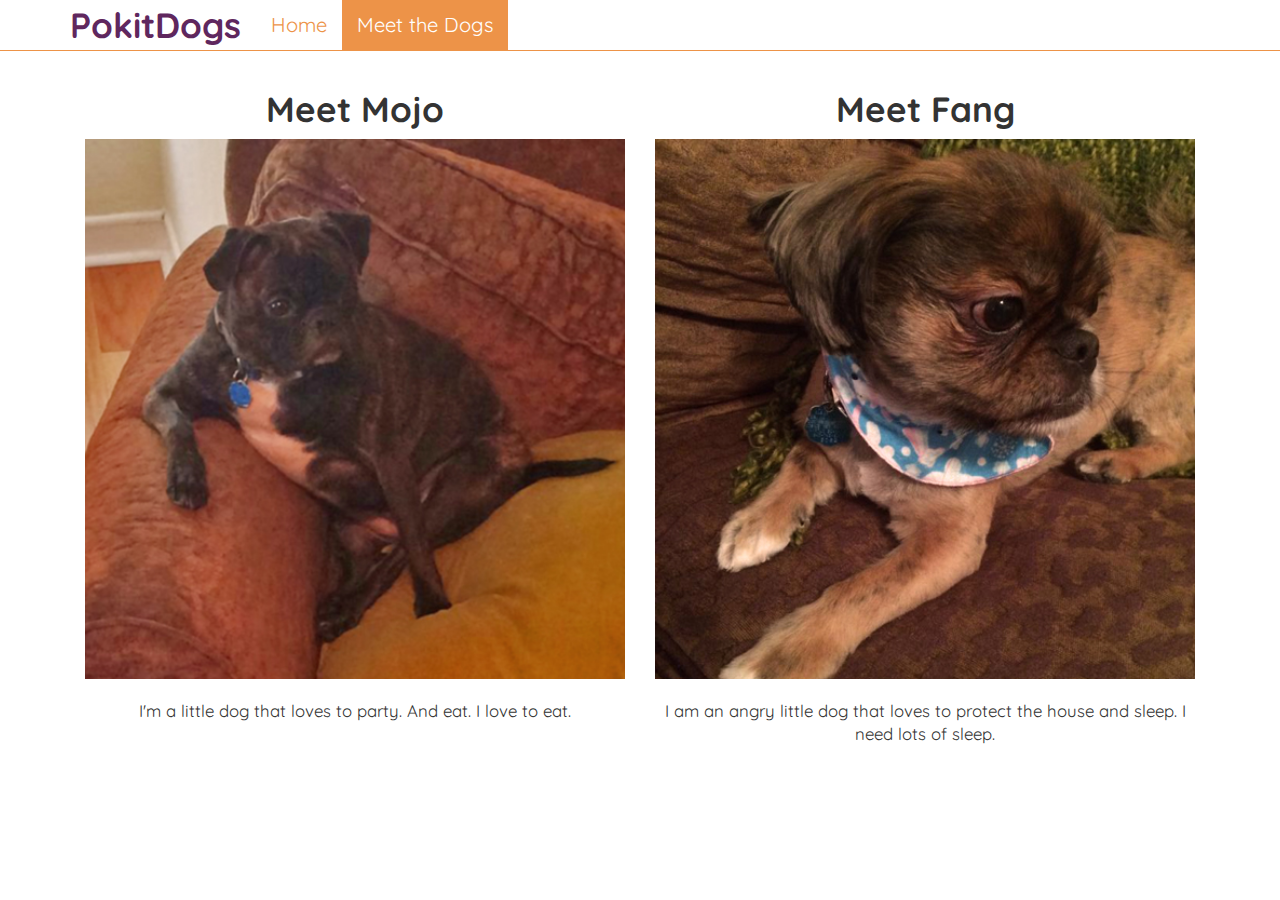
==== commit 8c2889a0: "Updated Photos of Dogs" ====
--- a/converted-html/dogs.html
+++ b/converted-html/dogs.html
@@ -33,12 +33,12 @@
 <div class="dogs">
 <div class="col-md-6 text-center">
 <h1>Meet Mojo</h1>    
-   <img src="/assets/img/mojo-jojo.jpg" class="full-width margin-bottom-20" />
+   <img src="/assets/img/mojo1.jpg" class="full-width margin-bottom-20" />
     <p>I'm a little dog that loves to party.  And eat.  I love to eat.</p>
 </div>
 <div class="col-md-6 text-center">
 <h1>Meet Fang</h1>    
-   <img src="/assets/img/fang.jpg" class="full-width margin-bottom-20" />
+   <img src="/assets/img/fang1.jpg" class="full-width margin-bottom-20" />
    <p>I am an angry little dog that loves to protect the house and sleep.  I need lots of sleep.</p>
 </div>
 </div>
